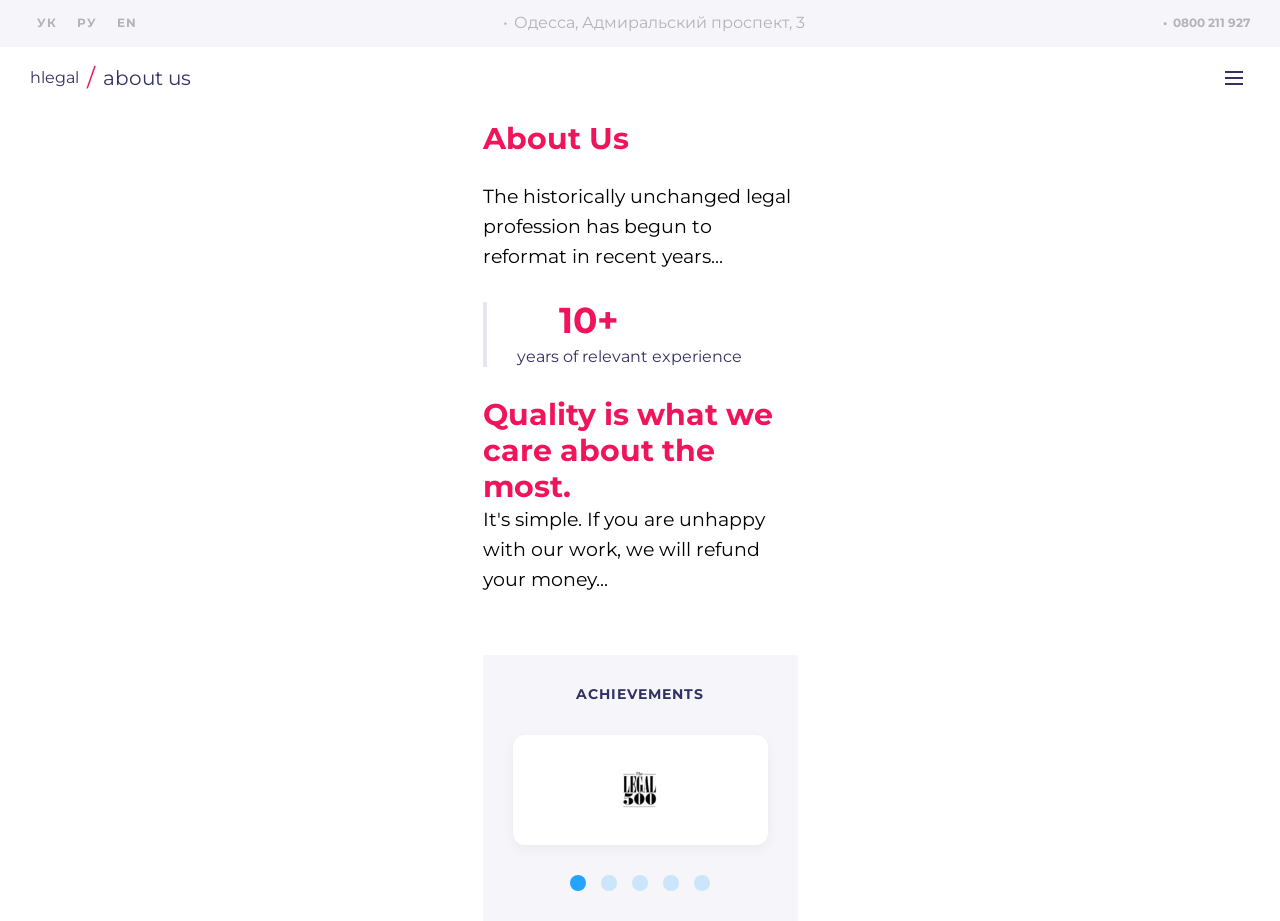
==== index.html @ f6dd8ad4 "initial commit: header setup" ====
<!DOCTYPE html>
<html lang="en">
<head>
  <meta charset="UTF-8">
  <meta name="viewport" content="width=device-width, initial-scale=1.0">
  <title>hlegal — About Us</title>
  <link rel="stylesheet" href="css/style.css">
</head>
<body>

<header class="header">
  <div class="container">
    <div class="header__inner">
      
        <div class="header__top-panel">
            <div class="header__languages">
            <a href="#" class="header__lang">УК</a>
            <a href="#" class="header__lang">РУ</a>
            <a href="#" class="header__lang">EN</a>
            </div>
            <span class="header__address">Одесса, Адмиральский проспект, 3</span>
            <a href="tel:0800211927" class="header__phone">0800 211 927</a>
        </div>

      <div class="header__main-row">
        <div class="header__logo-block">
          <a href="/" class="header__logo">
            <span class="header__logo-text"><span class="header__logo-accent">h</span>legal</span>
          </a>
          <span class="header__slash">/</span>
          <span class="header__page-title">about us</span>
        </div>

        <nav class="header__nav">
          <ul class="header__menu">
            <li><a href="about.html" class="header__menu-link header__menu-link--active">about us</a></li>
            <li><a href="services.html" class="header__menu-link">services</a></li>
            <li><a href="team.html" class="header__menu-link">team</a></li>
            <li><a href="publications.html" class="header__menu-link">publications</a></li>
            <li><a href="contact.html" class="header__menu-link">contact</a></li>
          </ul>
        </nav>

        <div class="header__burger-wrapper">
          <button class="header__burger" aria-label="Открыть меню">
            <svg xmlns="http://www.w3.org/2000/svg" width="32" height="32" viewBox="0 0 32 32" fill="none">
              <path d="M7 10H25" stroke="#323264" stroke-width="2"/>
              <path d="M7 16H25" stroke="#323264" stroke-width="2"/>
              <path d="M7 22H25" stroke="#323264" stroke-width="2"/>
            </svg>
          </button>

          <div class="header__mobile-menu">
            <div class="header__mobile-box">
              <ul class="header__mobile-list">
                <li><a href="about.html" class="header__mobile-link header__mobile-link--active">about us</a></li>
                <li><a href="services.html" class="header__mobile-link">services</a></li>
                <li><a href="team.html" class="header__mobile-link">team</a></li>
                <li><a href="publications.html" class="header__mobile-link">publications</a></li>
                <li><a href="contact.html" class="header__mobile-link">contact</a></li>
              </ul>
            </div>
          </div>
        </div>

      </div>

    </div>
  </div>
</header>

<main class="about-page" style="max-width: 375px; margin: 0 auto; padding: 0 30px; box-sizing: border-box;">

  <section class="about-intro">
    <h1 class="about-intro__title">About Us</h1>
    <p class="about-intro__description">
      The historically unchanged legal profession has begun to reformat in recent years...
    </p>
  </section>

  <section class="about-numbers">
    <div class="about-numbers__item">
      <div class="about-numbers__header">
        <div class="about-numbers__icon">
          </div>
        <span class="about-numbers__value">10+</span>
      </div>
      <p class="about-numbers__text">years of relevant experience</p>
    </div>
  </section>

  <section class="about-more">
    <h3 class="about-more__quote">Quality is what we care about the most.</h3>
    <p class="about-more__paragraph">
      It's simple. If you are unhappy with our work, we will refund your money...
    </p>
  </section>

  <section class="achievements">
    <h2 class="achievements__title">ACHIEVEMENTS</h2>
    <div class="achievements__slider">
      <img src="images/Achievment-1.png" alt="Legal 500" class="achievements__logo">
    </div>
    <div class="achievements__dots">
      <span class="achievements__dot achievements__dot--active"></span>
      <span class="achievements__dot"></span>
      <span class="achievements__dot"></span>
      <span class="achievements__dot"></span>
      <span class="achievements__dot"></span>
    </div>
  </section>

</main>
</body>
</html>
---- css/style.css ----
@charset "UTF-8";
:root {
  /* Main */
  --color-main: #323264;
  --color-main-alt: #46467E;
  --color-main-soft: #666699;
  /* Accent */
  --color-accent: #F0145A;
  /* Active */
  --color-active: #24A3FF;
  --color-active-hover: #0085FF;
  --color-active-dark: #0066CC;
  /* Grey */
  --color-grey-bg: #F5F5FA;
  --color-grey-bg-alt: #EDEDF7;
  --color-grey-text: #B3B3BA;
  --color-grey-separator: #E6E6F0;
  /* Градиенты */
  --gradient-main: linear-gradient(135deg, #323264 0%, #F0145A 100%);
  /* ----- ШРИФТЫ (Fonts) ----- */
  --font-main: 'Montserrat', sans-serif;
}

*, *::before, *::after {
  box-sizing: border-box;
  margin: 0;
  padding: 0;
}

ul, ol {
  list-style: none;
}

a {
  text-decoration: none;
  color: inherit;
  display: inline-block;
}

img {
  max-width: 100%;
  display: block;
  height: auto;
}

button {
  background: none;
  border: none;
  padding: 0;
  cursor: pointer;
  font: inherit;
}

.container {
  width: 100%;
  max-width: 1320px;
  margin: 0 auto;
  padding: 0 60px;
}

@font-face {
  font-family: "Montserrat";
  src: url("../../fonts/Montserrat-Regular.ttf") format("truetype");
  font-weight: 400;
  font-style: normal;
  font-display: swap;
}
@font-face {
  font-family: "Montserrat";
  src: url("../../fonts/Montserrat-Bold.ttf") format("truetype");
  font-weight: 700;
  font-style: normal;
  font-display: swap;
}
body {
  font-family: "Montserrat", sans-serif;
  font-weight: 400;
  color: #323264;
  background-color: #F5F5FA;
}

/* СТИЛИ ШАПКИ САЙТА (СТРОГО MOBILE-FIRST ПОД МАКЕТ) */
.header {
  width: 100%;
  padding-top: 0;
  position: relative;
  z-index: 10;
}
.header__inner {
  display: flex;
  flex-direction: column;
}
.header {
  /* Верхняя серая панель */
}
.header__top-panel {
  display: flex;
  align-items: center;
  justify-content: space-between;
  background-color: #F5F5FA;
  margin: 0 -30px; /* Идеально компенсирует боковые отступы контейнера в 30px */
  padding: 10px 30px;
}
.header__languages {
  display: flex;
  gap: 6px;
}
.header__lang {
  background: transparent;
  border: none;
  font-family: inherit;
  cursor: pointer;
  font-size: 12px;
  font-weight: 700;
  color: #B3B3BA;
  padding: 5px 7px;
  border-radius: 8px;
  letter-spacing: 1px;
  transition: background 0.2s ease, color 0.2s ease;
}
.header__lang:hover, .header__lang--active {
  background: #F0145A;
  color: #FFFFFF;
}
.header__lang:focus {
  outline: none;
}
.header__phone {
  font-size: 12px;
  font-weight: 700;
  color: #B3B3BA;
  text-decoration: none;
}
.header__address {
  display: none; /* Скрыто на мобильном 375px по макету */
}
.header {
  /* Нижний основной ряд */
}
.header__main-row {
  display: flex;
  align-items: center;
  justify-content: space-between;
  padding: 15px 0 30px;
}
.header .header__logo-block {
  display: flex;
  align-items: center; /* Центрирует логотип, слэш и текст по одной горизонтальной оси */
  gap: 4px;
}
.header .header__logo-block .header__logo {
  display: inline-flex; /* Использовать inline-flex вместо inline, чтобы убрать скрытые нижние отступы картинок */
  align-items: center;
  flex-shrink: 0;
}
.header .header__logo-block .header__logo svg {
  height: 32px; /* Точная высота из Фигмы */
  width: auto;
  display: block;
}
.header .header__logo-block .header__slash {
  color: #f0145a;
  font-size: 24px;
  line-height: 1; /* Жестко сбрасываем высоту строки, чтобы слэш не улетал вверх */
  margin: 0 4px;
  display: inline-block;
}
.header .header__logo-block .header__page-title {
  font-size: 20px;
  color: #323264;
  text-transform: lowercase;
  line-height: 1; /* Выравнивает текст по центру */
}
.header {
  /* БУРГЕР И ЛОГИКА ОТКРЫТИЯ МЕНЮ */
}
.header__burger-wrapper {
  display: block;
  position: relative;
}
.header__burger-checkbox {
  position: absolute;
  width: 1px;
  height: 1px;
  overflow: hidden;
  clip: rect(0 0 0 0);
  /* Открытие полноэкранного окна при клике */
}
.header__burger-checkbox:checked ~ .header__mobile-menu {
  display: block;
}
.header {
  /* Кнопка три полоски (Прозрачная, серая при ховере) */
}
.header__burger {
  display: flex;
  align-items: center;
  justify-content: center;
  cursor: pointer;
  width: 32px;
  height: 32px;
  background: transparent;
  border-radius: 8px;
  transition: background-color 0.2s ease;
}
.header__burger:hover {
  background-color: #E6E6F0; /* Цвет --Grey-Bg-Alt из Фигмы */
}
.header {
  /* Полноэкранное мобильное меню (Сверху вниз, перекрывает контент) */
}
.header__mobile-menu {
  display: none;
  position: fixed;
  top: 0;
  left: 0;
  width: 100vw;
  height: 100vh;
  background-color: rgba(50, 50, 100, 0.6);
  z-index: 99999; /* Поверх абсолютно всего */
}
.header {
  /* Белая плашка-контейнер для пунктов меню */
}
.header__mobile-box {
  width: 100%;
  background: #FFFFFF;
  border-radius: 0 0 12px 12px; /* Скругления углов снизу плашки */
  padding: 64px 30px 24px 30px; /* Отступы по 30px слева и справа */
  position: relative;
  box-shadow: 0px 12px 32px rgba(0, 0, 0, 0.15);
}
.header {
  /* Крестик закрытия меню */
}
.header__mobile-close {
  cursor: pointer;
  position: absolute;
  top: 16px;
  right: 16px; /* Фиксированное положение крестика */
  width: 32px;
  height: 32px;
  display: flex;
  align-items: center;
  justify-content: center;
  border-radius: 8px;
  transition: background-color 0.2s ease;
}
.header__mobile-close:hover {
  background-color: #E6E6F0;
}
.header__mobile-list {
  list-style: none;
  display: flex;
  flex-direction: column;
  gap: 12px;
}
.header {
  /* Кнопки-ссылки внутри меню */
}
.header__mobile-link {
  display: block;
  text-align: center;
  text-decoration: none;
  font-weight: 700;
  font-size: 24px;
  line-height: 1.2;
  color: #24A3FF;
  background: #F5F5FA;
  padding: 12px 0;
  border-radius: 12px;
  transition: background 0.2s ease, color 0.2s ease;
}
.header__mobile-link:hover {
  background: #E6E6F0;
  color: #0085FF;
}
.header__mobile-link--active {
  color: #F0145A;
  background: #F5F5FA;
}
.header__mobile-link--active:hover {
  background: #E6E6F0;
  color: #F0145A;
}

/* Базовые стили для мобильных (до 768px) */
.header__address {
  display: none;
}
.header__fb-link {
  display: none;
}
.header__nav {
  display: none;
}
@media (min-width: 768px) {
  .header__top-panel {
    display: flex;
    align-items: center;
    gap: 6px;
  }
  .header__address {
    display: inline-block;
    color: #B3B3BA;
    font-size: 16px;
    font-weight: 400;
  }
  .header__address::before {
    content: "•";
    color: #B3B3BA;
    margin-right: 6px;
  }
  .header__fb-link {
    display: inline-flex;
    align-items: center;
  }
  .header__fb-link::before {
    content: "•";
    color: #B3B3BA;
    margin-right: 6px;
  }
  .header__fb-link svg path {
    transition: fill 0.2s ease;
  }
  .header__fb-link:hover svg path {
    fill: #24A3FF;
  }
  .header__phone::before {
    content: "•";
    color: #B3B3BA;
    margin-right: 6px;
  }
}

.footer {
  padding: 30px 0;
  background-color: #F5F5FA;
  border-top: 2px solid #E6E6F0;
}
.footer__container {
  max-width: 375px;
  margin: 0 auto;
  padding: 0 30px;
  box-sizing: border-box;
  display: flex;
  flex-direction: column;
  align-items: center;
  text-align: center;
}
.footer__address {
  font-family: "Montserrat", sans-serif;
  font-size: 16px;
  font-weight: 400;
  line-height: normal;
  color: #323264;
  margin-bottom: 10px;
}
.footer__map-link {
  font-family: "Montserrat", sans-serif;
  font-size: 12px;
  font-weight: 700;
  letter-spacing: 1px;
  color: #24A3FF;
  text-decoration: none;
  text-transform: uppercase;
  margin-bottom: 21px;
}
.footer__map-link:hover {
  color: #0085FF;
}
.footer__social-link {
  display: inline-block;
  margin-bottom: 10px;
  transition: opacity 0.2s ease;
}
.footer__social-link:hover {
  opacity: 0.8;
}
.footer__social-link svg {
  display: block;
  width: 38px;
  height: 38px;
}
.footer__phone {
  font-family: "Montserrat", sans-serif;
  font-size: 16px;
  font-weight: 700;
  color: #46466E;
  text-decoration: none;
  margin-bottom: 10px;
}
.footer__phone:hover {
  color: #24A3FF;
}
.footer__email {
  font-family: "Montserrat", sans-serif;
  font-size: 16px;
  font-weight: 700;
  color: #24A3FF;
  text-decoration: none;
  margin-bottom: 30px;
}
.footer__email:hover {
  text-decoration: underline;
}
.footer__copyright {
  font-family: "Montserrat", sans-serif;
  font-size: 16px;
  font-weight: 400;
  color: #B3B3BA;
  margin: 0;
}

/* ==========================================================================
   БЛОК С ЦИФРАМИ И ДОСТИЖЕНИЯМИ (ДО ФОТО)
   ========================================================================== */
.about-intro {
  width: 100%;
}
.about-intro__title {
  font-size: 30px;
  font-weight: 700;
  line-height: 30px;
  color: #F0145A;
  margin-bottom: 28px;
}
.about-intro__description {
  font-size: 19px;
  font-weight: 400;
  line-height: 30px;
  color: #000000;
}

.about-numbers {
  display: flex;
  flex-direction: column;
  gap: 25px;
  margin-bottom: 30px;
  margin-top: 30px;
  border-left: 4px solid #E6E6F0;
  padding-left: 30px;
  width: 100%;
}
.about-numbers__item {
  display: flex;
  flex-direction: column;
  align-items: flex-start;
}
.about-numbers__header {
  display: flex;
  align-items: center;
  gap: 10px;
  margin-bottom: 8px;
}
.about-numbers__icon {
  width: 32px;
  height: 32px;
  display: flex;
  align-items: center;
  justify-content: center;
}
.about-numbers__icon svg, .about-numbers__icon img {
  width: 32px;
  height: 32px;
  display: block;
}
.about-numbers__value {
  font-family: "Montserrat", sans-serif;
  font-size: 36px;
  font-weight: 700;
  line-height: 1;
  color: #F0145A;
}
.about-numbers__text {
  font-family: "Montserrat", sans-serif;
  font-size: 16px;
  font-weight: 400;
  line-height: 1.35;
  color: #323264;
}

.about-team-banner {
  position: relative;
  margin-left: -30px;
  margin-right: -30px;
  box-sizing: border-box;
  overflow: hidden;
}
.about-team-banner__img {
  display: block;
  width: 100%;
  height: auto;
  -o-object-fit: cover;
     object-fit: cover;
}
.about-team-banner__title {
  position: absolute;
  top: 50%;
  left: 50%;
  transform: translate(-50%, -50%);
  font-family: "Montserrat", sans-serif;
  font-size: 36px;
  font-weight: 700;
  color: #FFFFFF;
  text-transform: uppercase;
  letter-spacing: 13px;
  line-height: normal;
  margin: 0;
  text-align: center;
  white-space: nowrap;
  opacity: 0.8;
  text-shadow: 0px 15px 30px rgba(40, 40, 86, 0.8);
}

.main-content__container {
  margin: 0 auto;
  padding: 0 30px;
  box-sizing: border-box;
}

.about-more {
  display: flex;
  flex-direction: column;
  width: 100%;
  box-sizing: border-box;
  margin-top: 30px;
}
.about-more__paragraph {
  font-family: "Montserrat", sans-serif;
  font-size: 19px;
  font-weight: 400;
  line-height: 30px;
  color: #000000;
  margin-bottom: 30px;
}
.about-more__paragraph:last-child {
  margin-bottom: 0;
}
.about-more__quote {
  font-family: "Montserrat", sans-serif;
  font-size: 30px;
  font-weight: 700;
  line-height: 1.2;
  color: #F0145A;
}

.achievements {
  width: 100%;
  display: flex;
  flex-direction: column;
  align-items: center;
  background-color: #F5F5FA;
  padding: 30px 0;
  margin-top: 60px;
  margin-left: auto;
  margin-right: auto;
  box-sizing: border-box;
}
.achievements__title {
  font-family: "Montserrat", sans-serif;
  font-size: 14px;
  font-weight: 700;
  letter-spacing: 1px;
  color: var(--Main-Regular, #323264);
  text-transform: uppercase;
  margin: 0 0 30px 0;
  text-align: center;
}
.achievements__slider {
  width: 255px;
  height: 110px;
  background-color: #FFFFFF;
  border-radius: 12px;
  box-shadow: 0px 4px 12px rgba(0, 0, 0, 0.05);
  display: flex;
  align-items: center;
  justify-content: center;
  margin-bottom: 30px;
  box-sizing: border-box;
}
.achievements__logo {
  width: 53.33px !important;
  height: 40px !important;
  display: block;
  flex-shrink: 0;
}
.achievements {
  /* Пагинация (Ровно 5 кружков под карточкой) */
}
.achievements__dots {
  display: flex;
  justify-content: center;
  align-items: center;
  gap: 15px;
}
.achievements__dot {
  width: 16px;
  height: 16px;
  border-radius: 50%;
  background-color: #24A3FF;
  opacity: 0.2;
  cursor: pointer;
  transition: opacity 0.2s ease-in-out;
}
.achievements__dot:hover {
  opacity: 1;
}
.achievements__dot--active {
  opacity: 1;
  cursor: default;
  pointer-events: none;
}

/* Полный сброс стилей */
*, *::before, *::after {
  box-sizing: border-box;
  margin: 0;
  padding: 0;
}

body {
  font-family: "Montserrat", sans-serif;
  background-color: #FFFFFF;
  color: #323264;
  line-height: 1.4;
  -webkit-font-smoothing: antialiased;
}

/* Ограничивающий контейнер под 375px с твоими отступами */
.container {
  width: 100%;
  max-width: 1440px;
  margin: 0 auto;
  padding: 0 30px; /* ИСПРАВЛЕНО: падинг по бокам теперь 30px */
}/*# sourceMappingURL=style.css.map */
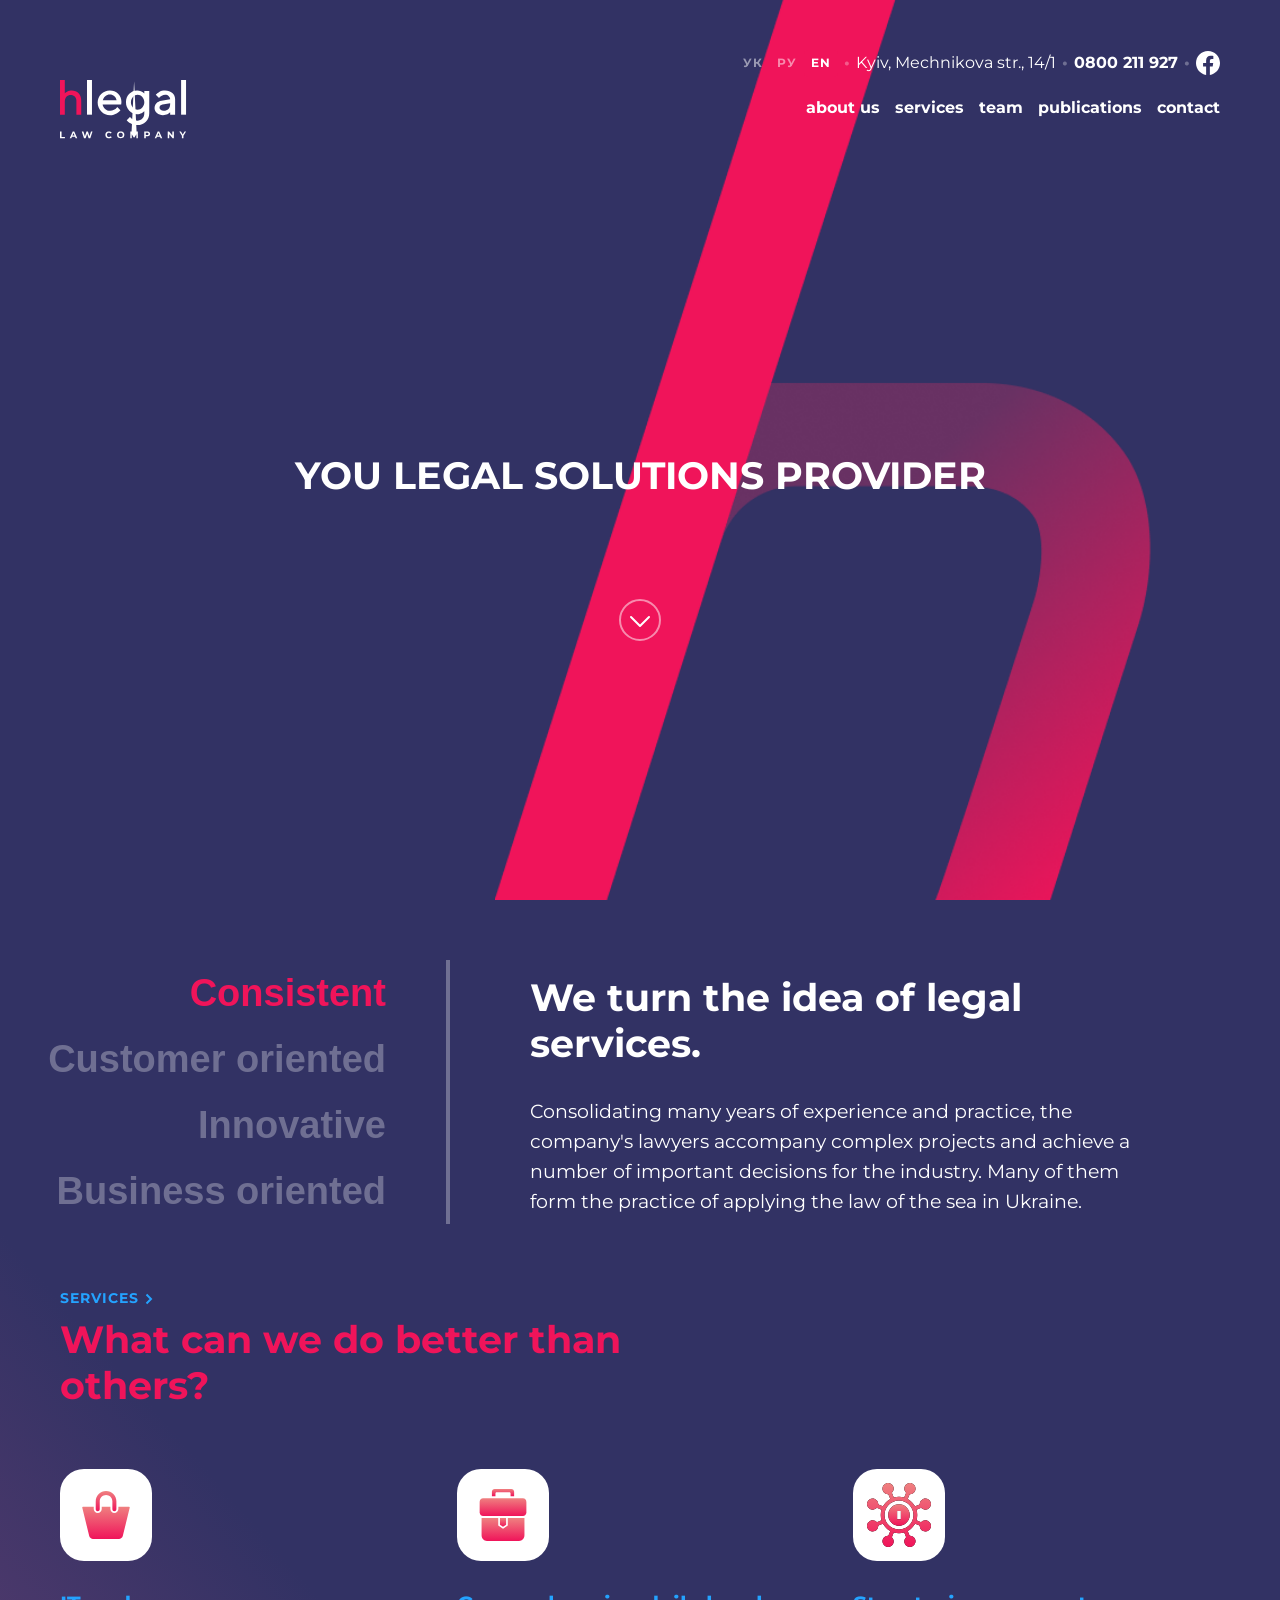
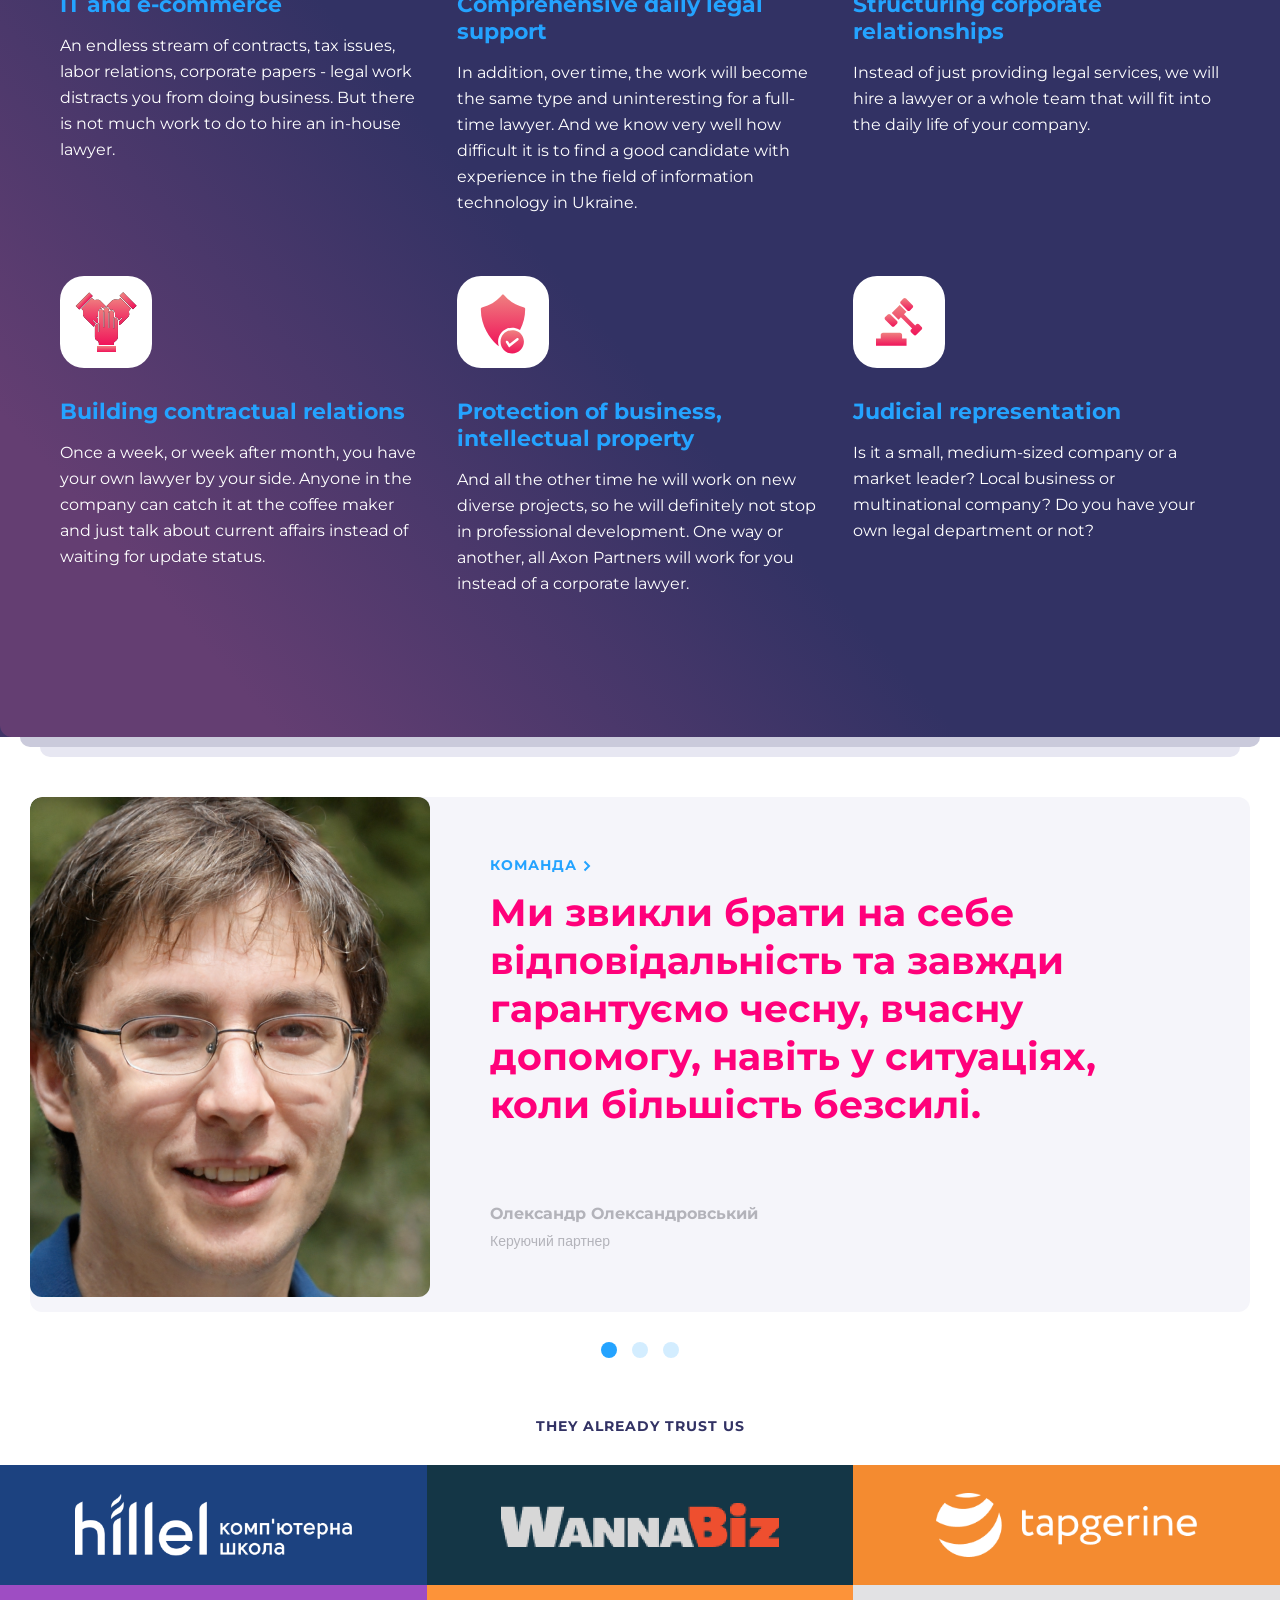
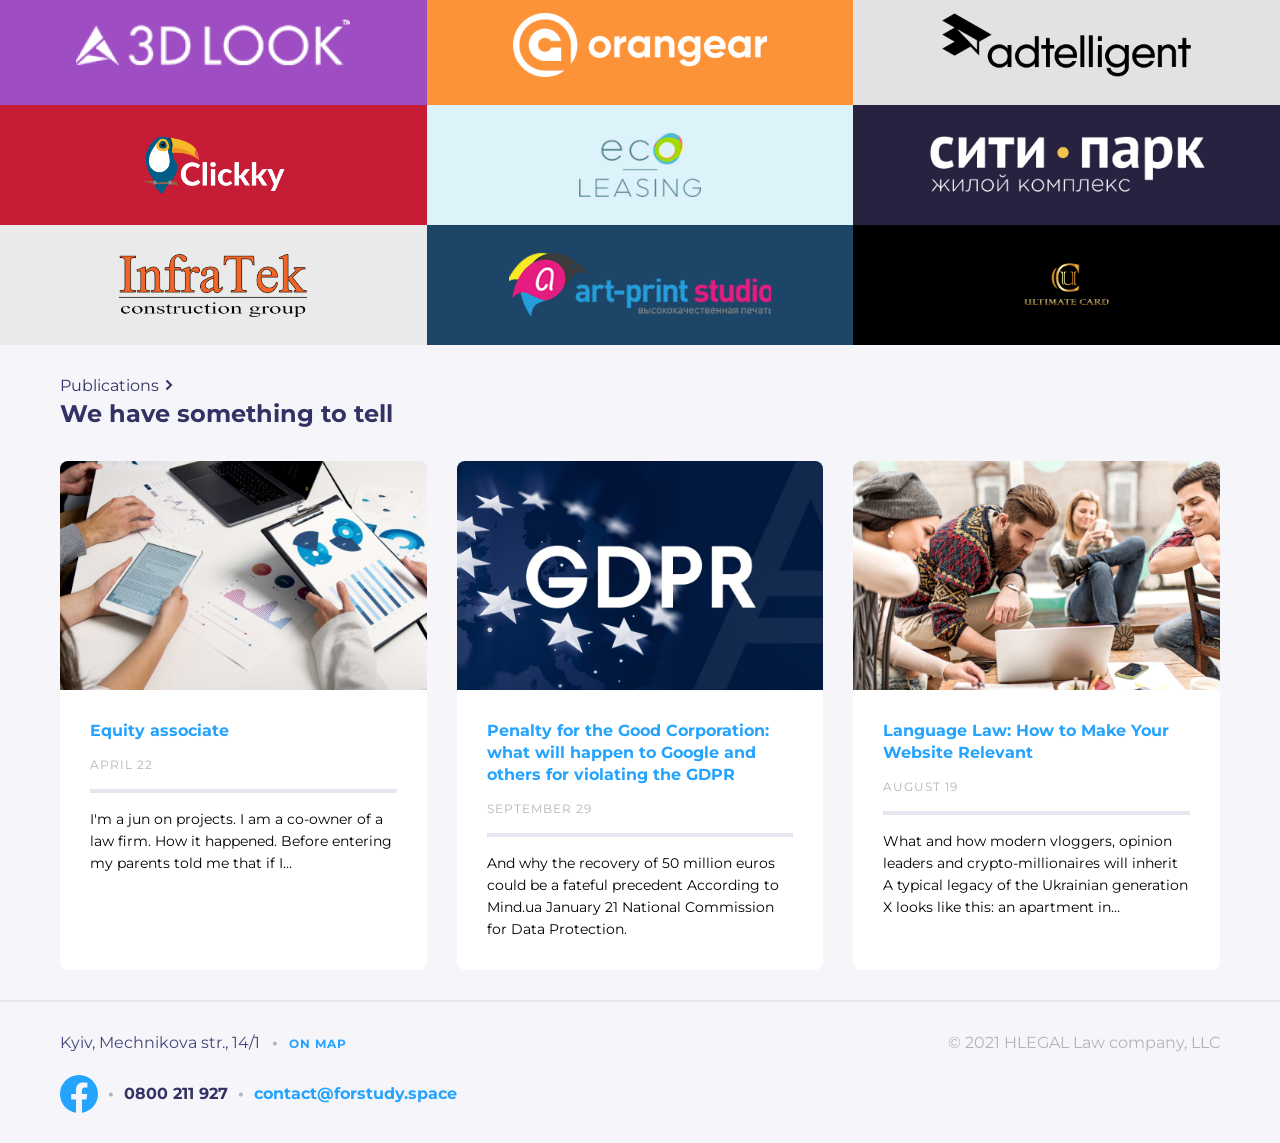
==== commit 1e9f302a: "added files" ====
--- a/index.html
+++ b/index.html
@@ -3,57 +3,87 @@
 <head>
   <meta charset="UTF-8">
   <meta name="viewport" content="width=device-width, initial-scale=1.0">
-  <title>hlegal — About Us</title>
+  <title>hlegal</title>
   <link rel="stylesheet" href="css/style.css">
 </head>
-<body>
-
-<header class="header">
+<body class="page-home"> <header class="header">
   <div class="container">
     <div class="header__inner">
       
-        <div class="header__top-panel">
-            <div class="header__languages">
-            <a href="#" class="header__lang">УК</a>
-            <a href="#" class="header__lang">РУ</a>
-            <a href="#" class="header__lang">EN</a>
-            </div>
-            <span class="header__address">Одесса, Адмиральский проспект, 3</span>
-            <a href="tel:0800211927" class="header__phone">0800 211 927</a>
-        </div>
+      <div class="header__top-panel">
+        <div class="header__languages">
+          <button type="button" class="header__lang">УК</button>
+          <button type="button" class="header__lang">РУ</button>
+          <button type="button" class="header__lang header__lang--active">EN</button>
+        </div>
+        
+        <div class="header__top-info">
+          <span class="header__address">Kyiv, Mechnikova str., 14/1</span>
+          <a href="tel:0800211927" class="header__phone">0800 211 927</a>
+          <a href="#" class="header__fb-link">
+            <svg width="24" height="24" viewBox="0 0 24 24" fill="none" xmlns="http://www.w3.org/2000/svg">
+              <path d="M24 12.073C24 5.405 18.627 0 12 0S0 5.405 0 12.073C0 18.1 4.388 23.094 10.125 24v-8.437H7.078v-3.49h3.047V9.43c0-3.007 1.792-4.669 4.533-4.669 1.312 0 2.686.235 2.686.235v2.953H15.83c-1.491 0-1.956.925-1.956 1.874v2.25h3.328l-.532 3.49h-2.796V24C19.612 23.094 24 18.1 24 12.073z" fill="#B3B3BA"/>
+            </svg>
+          </a>
+        </div>
+      </div>
 
       <div class="header__main-row">
         <div class="header__logo-block">
-          <a href="/" class="header__logo">
-            <span class="header__logo-text"><span class="header__logo-accent">h</span>legal</span>
+          <a href="index.html" class="header__logo">
+            <svg xmlns="http://www.w3.org/2000/svg" width="70" height="33" viewBox="0 0 70 33" fill="none">
+              <path class="logo-h" d="M2.64358 0H0V19.0926H2.64358V12.0094C2.64358 10.8111 2.94164 9.86583 3.53774 9.20012C4.13384 8.53441 4.95024 8.18824 5.96102 8.18824C6.82926 8.18824 7.55495 8.50778 8.13809 9.12024C8.72124 9.74601 9.01929 10.5315 9.01929 11.4769V19.1059H11.6758V11.4769C11.6758 9.71938 11.1964 8.3347 10.2374 7.29619C9.27846 6.25768 8.02146 5.73843 6.49233 5.73843C6.05173 5.73843 5.61114 5.79168 5.1835 5.91151C4.7429 6.03134 4.39301 6.16448 4.10792 6.31094C3.82283 6.45739 3.5507 6.61717 3.30448 6.80356C3.05826 6.98996 2.8898 7.12311 2.81205 7.20299C2.7343 7.28288 2.6695 7.33613 2.64358 7.37608V0Z" fill="#F0145A"/>
+              <path class="logo-text" d="M17.5856 0H14.8604V19.0767H17.5856V0Z" fill="#323264"/>
+              <path class="logo-text" d="M33.6598 13.4896L33.796 12.127C33.796 10.3011 33.1965 8.77493 31.9701 7.54857C30.7438 6.32221 29.2176 5.72266 27.3917 5.72266C25.5658 5.72266 23.9851 6.37672 22.677 7.68483C21.3689 8.99295 20.7148 10.5463 20.7148 12.3995C20.7148 14.3072 21.3962 15.9423 22.7315 17.305C24.0669 18.6676 25.6748 19.3489 27.528 19.3489C28.2365 19.3489 28.8906 19.2399 29.5446 19.0491C30.1987 18.8311 30.7438 18.6131 31.1253 18.3951C31.5341 18.1498 31.9429 17.8773 32.2971 17.5775C32.6514 17.2777 32.8967 17.0597 33.0057 16.9234C33.1147 16.7872 33.1965 16.7054 33.251 16.6236L31.4796 14.8522L31.0708 15.37C30.7983 15.6971 30.335 16.0241 29.6809 16.3784C28.9996 16.7327 28.291 16.8962 27.528 16.8962C26.4651 16.8962 25.5658 16.5691 24.8027 15.8878C24.0396 15.2065 23.5764 14.4162 23.4401 13.4896H33.6598ZM27.3917 8.03912C28.4 8.03912 29.2176 8.33889 29.8989 8.9112C30.553 9.51075 30.9618 10.2466 31.1253 11.1732H23.5491C23.7944 10.2466 24.2304 9.51075 24.9117 8.9112C25.5658 8.33889 26.4106 8.03912 27.3917 8.03912Z" fill="#323264"/>
+              <path class="logo-text" d="M46.3695 18.286C46.3695 19.4852 46.0153 20.4662 45.2794 21.2293C44.5709 21.9651 43.6715 22.3467 42.5542 22.3467C42.0637 22.3467 41.5731 22.2649 41.1098 22.1286C40.6465 21.9924 40.2922 21.8289 39.9925 21.6381C39.6927 21.4473 39.4202 21.2566 39.1476 21.0113C38.9024 20.766 38.7389 20.6025 38.6571 20.5207C38.5753 20.439 38.5208 20.3572 38.4663 20.3027L36.6949 22.0741L36.9129 22.3467C37.0492 22.5374 37.2945 22.7827 37.6215 23.0552C37.9485 23.3005 38.3301 23.573 38.7661 23.8455C39.2021 24.0908 39.7472 24.3088 40.4285 24.4996C41.1098 24.6904 41.8184 24.7994 42.5542 24.7994C44.4074 24.7994 45.9335 24.1726 47.2144 22.919C48.468 21.6381 49.0948 20.112 49.0948 18.2588V5.99518H46.3695V7.3578L45.9063 6.94902C45.6065 6.67649 45.1432 6.40397 44.4891 6.13144C43.8351 5.85892 43.1265 5.72266 42.4179 5.72266C40.7555 5.72266 39.3384 6.34946 38.112 7.63033C36.8857 8.91119 36.2861 10.4373 36.2861 12.2632C36.2861 14.0892 36.8857 15.6153 38.112 16.8962C39.3384 18.177 40.7555 18.8038 42.4179 18.8038C42.8812 18.8038 43.3173 18.7493 43.7806 18.6403C44.2166 18.5041 44.5709 18.3678 44.8707 18.2315C45.1704 18.0953 45.443 17.9318 45.6882 17.741C45.9335 17.5502 46.1243 17.414 46.1788 17.3595L46.3695 17.1687V18.286ZM39.0114 12.2632C39.0114 11.1186 39.3657 10.1648 40.1015 9.37449C40.8373 8.58416 41.7094 8.17538 42.6905 8.17538C43.6715 8.17538 44.5436 8.58416 45.2794 9.37449C45.988 10.1648 46.3695 11.1186 46.3695 12.2632C46.3695 13.4079 45.988 14.3617 45.2794 15.152C44.5436 15.9423 43.6715 16.3511 42.6905 16.3511C41.7094 16.3511 40.8373 15.9423 40.1015 15.152C39.3657 14.3617 39.0114 13.4079 39.0114 12.2632Z" fill="#323264"/>
+              <path class="logo-text" d="M63.3195 19.0764V10.6281C63.3195 9.23823 62.8017 8.06637 61.7934 7.13979C60.7851 6.18595 59.4769 5.72266 57.869 5.72266C57.2422 5.72266 56.6154 5.80441 56.0159 5.96793C55.4163 6.1587 54.9258 6.34946 54.5715 6.56748C54.2172 6.7855 53.8629 7.03078 53.5359 7.33055C53.2089 7.60308 53.0181 7.79384 52.9091 7.90285C52.8273 8.01186 52.7456 8.09362 52.6911 8.17538L54.4625 9.94679L54.8168 9.4835C55.0348 9.18372 55.4163 8.9112 55.9886 8.61142C56.5609 8.31164 57.1877 8.17538 57.869 8.17538C58.6594 8.17538 59.3134 8.42065 59.8312 8.88394C60.349 9.34724 60.5943 9.94679 60.5943 10.6281L55.8251 11.4457C54.6533 11.6364 53.6994 12.0997 53.0454 12.8356C52.364 13.5714 52.0098 14.4707 52.0098 15.5335C52.0098 16.5419 52.4458 17.414 53.3179 18.177C54.2172 18.9674 55.3073 19.3489 56.6427 19.3489C57.106 19.3489 57.542 19.2944 57.9781 19.1581C58.4413 19.0491 58.7956 18.9129 59.0954 18.7766C59.3952 18.6403 59.6677 18.4768 59.913 18.286C60.1583 18.0953 60.3218 17.959 60.4308 17.9045C60.5125 17.8228 60.567 17.741 60.5943 17.7137V19.0764H63.3195ZM57.0515 16.8962C56.3429 16.8962 55.7706 16.7327 55.3618 16.4056C54.9258 16.0786 54.735 15.6971 54.735 15.261C54.735 14.7977 54.8713 14.3889 55.1711 14.0892C55.4708 13.7894 55.8796 13.5714 56.3702 13.4896L60.5943 12.8083V13.0808C60.5943 14.3072 60.2945 15.2338 59.6677 15.9151C59.0409 16.5691 58.1688 16.8962 57.0515 16.8962Z" fill="#323264"/>
+              <path class="logo-text" d="M69.3337 0H66.6084V19.0767H69.3337V0Z" fill="#323264"/>
+              <path class="logo-text" d="M0 28.3298H0.852878V31.3201H2.70078V32.0151H0V28.3298Z" fill="#323264"/>
+              <path class="logo-text" d="M8.26752 31.2254H6.5565L6.23009 32.0151H5.35615L6.99873 28.3298H7.84108L9.48893 32.0151H8.59393L8.26752 31.2254ZM7.99902 30.5778L7.41464 29.1669L6.83026 30.5778H7.99902Z" fill="#323264"/>
+              <path class="logo-text" d="M17.8731 28.3298L16.6675 32.0151H15.7515L14.9407 29.5196L14.1036 32.0151H13.1928L11.982 28.3298H12.8664L13.6982 30.92L14.5669 28.3298H15.3566L16.199 30.9411L17.0571 28.3298H17.8731Z" fill="#323264"/>
+              <path class="logo-text" d="M26.9457 32.0782C26.5702 32.0782 26.2297 31.9975 25.9244 31.8361C25.6225 31.6711 25.3838 31.4447 25.2084 31.1569C25.0364 30.8656 24.9504 30.5374 24.9504 30.1724C24.9504 29.8074 25.0364 29.481 25.2084 29.1932C25.3838 28.9019 25.6225 28.6755 25.9244 28.514C26.2297 28.3491 26.5719 28.2666 26.951 28.2666C27.2704 28.2666 27.5582 28.3228 27.8144 28.4351C28.0741 28.5474 28.2917 28.7088 28.4672 28.9194L27.9197 29.4248C27.6705 29.137 27.3616 28.9931 26.9931 28.9931C26.7649 28.9931 26.5614 29.044 26.3824 29.1458C26.2034 29.2441 26.063 29.3827 25.9612 29.5617C25.8629 29.7407 25.8138 29.9443 25.8138 30.1724C25.8138 30.4006 25.8629 30.6041 25.9612 30.7831C26.063 30.9621 26.2034 31.1025 26.3824 31.2043C26.5614 31.3026 26.7649 31.3517 26.9931 31.3517C27.3616 31.3517 27.6705 31.206 27.9197 30.9147L28.4672 31.4201C28.2917 31.6342 28.0741 31.7974 27.8144 31.9098C27.5547 32.0221 27.2651 32.0782 26.9457 32.0782Z" fill="#323264"/>
+              <path class="logo-text" d="M33.3831 32.0782C33.0005 32.0782 32.6548 31.9958 32.3459 31.8308C32.0406 31.6658 31.8002 31.4394 31.6247 31.1516C31.4527 30.8603 31.3667 30.5339 31.3667 30.1724C31.3667 29.8109 31.4527 29.4863 31.6247 29.1985C31.8002 28.9071 32.0406 28.679 32.3459 28.514C32.6548 28.3491 33.0005 28.2666 33.3831 28.2666C33.7657 28.2666 34.1096 28.3491 34.415 28.514C34.7203 28.679 34.9607 28.9071 35.1362 29.1985C35.3117 29.4863 35.3995 29.8109 35.3995 30.1724C35.3995 30.5339 35.3117 30.8603 35.1362 31.1516C34.9607 31.4394 34.7203 31.6658 34.415 31.8308C34.1096 31.9958 33.7657 32.0782 33.3831 32.0782ZM33.3831 31.3517C33.6007 31.3517 33.7972 31.3026 33.9727 31.2043C34.1482 31.1025 34.2851 30.9621 34.3834 30.7831C34.4852 30.6041 34.5361 30.4006 34.5361 30.1724C34.5361 29.9443 34.4852 29.7407 34.3834 29.5617C34.2851 29.3827 34.1482 29.2441 33.9727 29.1458C33.7972 29.044 33.6007 28.9931 33.3831 28.9931C33.1655 28.9931 32.9689 29.044 32.7934 29.1458C32.618 29.2441 32.4793 29.3827 32.3775 29.5617C32.2793 29.7407 32.2301 29.9443 32.2301 30.1724C32.2301 30.4006 32.2793 30.6041 32.3775 30.7831C32.4793 30.9621 32.618 31.1025 32.7934 31.2043C32.9689 31.3026 33.1655 31.3517 33.3831 31.3517Z" fill="#323264"/>
+              <path class="logo-text" d="M42.0264 32.0151L42.0211 29.8039L40.9366 31.6255H40.5523L39.473 29.8513V32.0151H38.6728V28.3298H39.3782L40.7576 0.6199L42.1159 28.3298H42.8161L42.8266 32.0151H42.0264Z" fill="#323264"/>
+              <path class="logo-text" d="M47.9285 28.3298C48.2549 28.3298 48.5374 28.3842 48.7761 28.493C49.0183 28.6018 49.2043 28.7562 49.3342 28.9563C49.464 29.1563 49.529 29.3932 49.529 29.667C49.529 29.9373 49.464 30.1742 49.3342 30.3777C49.2043 30.5778 49.0183 30.7322 48.7761 30.841C48.5374 30.9463 48.2549 30.999 47.9285 30.999H47.1862V32.0151H46.3333V28.3298H47.9285ZM47.8811 30.304C48.1373 30.304 48.3321 30.2496 48.4655 30.1408C48.5989 30.0285 48.6656 29.8706 48.6656 29.667C48.6656 29.4599 48.5989 29.302 48.4655 29.1932C48.3321 29.0809 48.1373 29.0247 47.8811 29.0247H47.1862V30.304H47.8811Z" fill="#323264"/>
+              <path class="logo-text" d="M55.0121 31.2254H53.3011L52.9747 32.0151H52.1008L53.7433 28.3298H54.5857L56.2335 32.0151H55.3385L55.0121 31.2254ZM54.7436 30.5778L54.1592 29.1669L53.5749 30.5778H54.7436Z" fill="#323264"/>
+              <path class="logo-text" d="M62.6281 28.3298V32.0151H61.9279L60.0906 29.7776V32.0151H59.2482V28.3298H59.9537L61.7858 30.5673V28.3298H62.6281Z" fill="#323264"/>
+              <path class="logo-text" d="M67.9013 30.7094V32.0151H67.0485V30.6989L65.6217 28.3298H66.5273L67.5117 29.9671L68.4963 28.3298H69.3333L67.9013 30.7094Z" fill="#323264"/>
+            </svg>
           </a>
-          <span class="header__slash">/</span>
-          <span class="header__page-title">about us</span>
-        </div>
-
+        </div>
+        
         <nav class="header__nav">
-          <ul class="header__menu">
-            <li><a href="about.html" class="header__menu-link header__menu-link--active">about us</a></li>
-            <li><a href="services.html" class="header__menu-link">services</a></li>
-            <li><a href="team.html" class="header__menu-link">team</a></li>
-            <li><a href="publications.html" class="header__menu-link">publications</a></li>
-            <li><a href="contact.html" class="header__menu-link">contact</a></li>
+          <ul class="header__nav-list">
+            <li><a href="about.html" class="header__nav-link">about us</a></li>
+            <li><a href="services.html" class="header__nav-link">services</a></li>
+            <li><a href="team.html" class="header__nav-link">team</a></li>
+            <li><a href="publications.html" class="header__nav-link">publications</a></li>
+            <li><a href="contact.html" class="header__nav-link">contact</a></li>
           </ul>
         </nav>
 
         <div class="header__burger-wrapper">
-          <button class="header__burger" aria-label="Открыть меню">
-            <svg xmlns="http://www.w3.org/2000/svg" width="32" height="32" viewBox="0 0 32 32" fill="none">
-              <path d="M7 10H25" stroke="#323264" stroke-width="2"/>
-              <path d="M7 16H25" stroke="#323264" stroke-width="2"/>
-              <path d="M7 22H25" stroke="#323264" stroke-width="2"/>
+          <input type="checkbox" id="burger-toggle" class="header__burger-checkbox">
+          
+          <label for="burger-toggle" class="header__burger" aria-label="Открыть меню">
+            <svg width="18" height="12" viewBox="0 0 18 12" fill="none" xmlns="http://www.w3.org/2000/svg">
+              <path d="M0 1H18" stroke="#323264" stroke-width="2" stroke-linecap="round"/>
+              <path d="M0 6H18" stroke="#323264" stroke-width="2" stroke-linecap="round"/>
+              <path d="M0 11H18" stroke="#323264" stroke-width="2" stroke-linecap="round"/>
             </svg>
-          </button>
-
+          </label>
+          
           <div class="header__mobile-menu">
             <div class="header__mobile-box">
+              <label for="burger-toggle" class="header__mobile-close" aria-label="Закрыть меню">
+                <svg width="14" height="14" viewBox="0 0 14 14" fill="none" xmlns="http://www.w3.org/2000/svg">
+                  <path d="M1 1L13 13" stroke="#EC6F55" stroke-width="2" stroke-linecap="round"/>
+                  <path d="M13 1L1 13" stroke="#EC6F55" stroke-width="2" stroke-linecap="round"/>
+                </svg>
+              </label>
+              
               <ul class="header__mobile-list">
-                <li><a href="about.html" class="header__mobile-link header__mobile-link--active">about us</a></li>
+                <li><a href="about.html" class="header__mobile-link">about us</a></li>
                 <li><a href="services.html" class="header__mobile-link">services</a></li>
                 <li><a href="team.html" class="header__mobile-link">team</a></li>
                 <li><a href="publications.html" class="header__mobile-link">publications</a></li>
@@ -64,52 +94,405 @@
         </div>
 
       </div>
+    </div> 
+  </div> 
+</header>
+
+<main class="main-home">
+ <section class="hero">
+    <div class="main-home__bg-symbol">
+      <img src="images/Symbol.png" alt="hlegal symbol">
+    </div>
+
+    <div class="container main-home__container">
+      <h1 class="main-home__title">you legal solutions provider</h1>
+    
+    <a href="#services" class="main-home__scroll-btn" aria-label="Scroll down">
+        <svg width="42" height="42" viewBox="0 0 42 42" fill="none" xmlns="http://www.w3.org/2000/svg">
+          <circle class="circle-stroke" cx="21" cy="21" r="20" stroke="#FFFFFF" stroke-opacity="0.5" stroke-width="2"/>
+          <path class="arrow-path" d="M12 18L21 27L30 18" stroke="#FFFFFF" stroke-width="2" stroke-linecap="round" stroke-linejoin="round"/>
+        </svg>
+      </a>
+    </div>
+  </section>
+  <section id="services" class="presentation-block">
+  <div class="container">
+    <div class="presentation-block__wrapper">
+      
+      <div class="advantages-tabs">
+        <div class="advantages-tabs__scroll-container">
+          <div class="advantages-tabs__list">
+            <button class="advantages-tabs__item advantages-tabs__item--active">Consistent</button>
+            <button class="advantages-tabs__item">Customer oriented</button>
+            <button class="advantages-tabs__item">Innovative</button>
+            <button class="advantages-tabs__item">Business oriented</button>
+          </div>
+        </div>
+      </div>
+
+      <div class="presentation-block__content">
+        <h2 class="presentation-block__title">We turn the idea of legal services.</h2>
+        <p class="presentation-block__text">
+          Consolidating many years of experience and practice, the company's lawyers accompany complex projects and achieve a number of important decisions for the industry. Many of them form the practice of applying the law of the sea in Ukraine.
+        </p>
+      </div>
 
     </div>
   </div>
-</header>
-
-<main class="about-page" style="max-width: 375px; margin: 0 auto; padding: 0 30px; box-sizing: border-box;">
-
-  <section class="about-intro">
-    <h1 class="about-intro__title">About Us</h1>
-    <p class="about-intro__description">
-      The historically unchanged legal profession has begun to reformat in recent years...
-    </p>
-  </section>
-
-  <section class="about-numbers">
-    <div class="about-numbers__item">
-      <div class="about-numbers__header">
-        <div class="about-numbers__icon">
-          </div>
-        <span class="about-numbers__value">10+</span>
-      </div>
-      <p class="about-numbers__text">years of relevant experience</p>
-    </div>
-  </section>
-
-  <section class="about-more">
-    <h3 class="about-more__quote">Quality is what we care about the most.</h3>
-    <p class="about-more__paragraph">
-      It's simple. If you are unhappy with our work, we will refund your money...
-    </p>
-  </section>
-
-  <section class="achievements">
-    <h2 class="achievements__title">ACHIEVEMENTS</h2>
-    <div class="achievements__slider">
-      <img src="images/Achievment-1.png" alt="Legal 500" class="achievements__logo">
-    </div>
-    <div class="achievements__dots">
-      <span class="achievements__dot achievements__dot--active"></span>
-      <span class="achievements__dot"></span>
-      <span class="achievements__dot"></span>
-      <span class="achievements__dot"></span>
-      <span class="achievements__dot"></span>
-    </div>
-  </section>
-
-</main>
+</section>
+
+ <section class="services">
+    <div class="container">
+        <a href="services.html" class="services__link-title">Services 
+            <svg xmlns="http://www.w3.org/2000/svg" width="12" height="12" viewBox="0 0 12 12" fill="none">
+  <path d="M3.5 1.5L8 6L3.5 10.5" stroke="#24A3FF" stroke-width="2"/>
+</svg>
+        </a>
+      
+      <div class="services__head">
+        <h2 class="services__main-title">What can we do better than others?</h2>
+      </div>
+
+      <div class="services__grid">
+        
+        <div class="services__card">
+          <div class="services__icon-wrapper">
+            <svg xmlns="http://www.w3.org/2000/svg" width="64" height="64" viewBox="0 0 64 64" fill="none">
+              <path d="M23.7339 28.125C24.8379 28.125 25.7339 27.229 25.7339 26.125V18.325C25.7339 14.838 28.5709 12 32.0579 12C35.5449 12 38.3829 14.838 38.3829 18.325V26.125C38.3829 27.229 39.2779 28.125 40.3829 28.125C41.4869 28.125 42.3829 27.229 42.3829 26.125V18.325C42.3839 12.632 37.7519 8 32.0579 8C26.3659 8 21.7339 12.632 21.7339 18.325V26.125C21.7339 27.229 22.6299 28.125 23.7339 28.125Z" fill="url(#paint0_services)"/>
+              <path d="M55 23.6309H44.384V26.1249C44.384 28.3309 42.59 30.1249 40.384 30.1249C38.178 30.1249 36.384 28.3309 36.384 26.1249V23.6309H27.735V26.1249C27.735 28.3309 25.941 30.1249 23.735 30.1249C21.529 30.1249 19.735 28.3309 19.735 26.1249V23.6309H8.99997C8.44797 23.6309 8.10697 24.0659 8.23797 24.6019L15.236 53.0989C15.658 54.7009 17.344 55.9999 19 55.9999H45C46.658 55.9999 48.342 54.7009 48.766 53.0989L55.762 24.6019C55.893 24.0649 55.553 23.6309 55 23.6309Z" fill="url(#paint1_services)"/>
+              <defs>
+                <linearGradient id="paint0_services" x1="32.0584" y1="8" x2="32.0584" y2="28.125" gradientUnits="userSpaceOnUse"><stop stop-color="#EF8080"/><stop offset="1" stop-color="#F0145A"/></linearGradient>
+                <linearGradient id="paint1_services" x1="32" y1="23.6309" x2="32" y2="55.9999" gradientUnits="userSpaceOnUse"><stop stop-color="#EF8080"/><stop offset="1" stop-color="#F0145A"/></linearGradient>
+              </defs>
+            </svg>
+          </div>
+          <h3 class="services__card-title">IT and e-commerce</h3>
+          <p class="services__card-text">An endless stream of contracts, tax issues, labor relations, corporate papers - legal work distracts you from doing business. But there is not much work to do to hire an in-house lawyer.</p>
+        </div>
+
+        <div class="services__card">
+          <div class="services__icon-wrapper">
+           <svg xmlns="http://www.w3.org/2000/svg" width="64" height="64" viewBox="0 0 64 64" fill="none">
+  <path fill-rule="evenodd" clip-rule="evenodd" d="M53.4512 35.0762V52.3713C53.4512 55.4647 51.0269 57.9997 48.0631 57.9997H15.9701C13.0063 57.9997 10.582 55.4647 10.582 52.3713V35.0762H27.2481V42.587L32.0166 45.7204L36.7851 42.587V35.0762H53.4512Z" fill="url(#paint0_linear_22728_8690)"/>
+  <path fill-rule="evenodd" clip-rule="evenodd" d="M28.9185 35.0762V41.6847L32.0166 43.7202L35.1146 41.6847V35.0762H28.9185Z" fill="url(#paint1_linear_22728_8690)"/>
+  <path fill-rule="evenodd" clip-rule="evenodd" d="M12.0732 15.1426H51.9597C53.8421 15.1426 55.3805 16.8507 55.3805 18.938V29.1912C55.3805 31.2786 53.8421 32.9867 51.9597 32.9867H36.3137H27.7192H12.0732C10.1908 32.9867 8.65234 31.2786 8.65234 29.1912V18.938C8.65234 16.8507 10.1908 15.1426 12.0732 15.1426Z" fill="url(#paint2_linear_22728_8690)"/>
+  <path fill-rule="evenodd" clip-rule="evenodd" d="M23.7117 5.95508H40.3213C41.8644 5.95508 43.1272 7.21788 43.1272 8.76103V13.1384H39.5697V10.5516C39.5697 9.8542 38.9996 9.2817 38.3022 9.2817H25.7308C25.0334 9.2817 24.4633 9.8542 24.4633 10.5516V13.1384H20.9058V8.76103C20.9058 7.21788 22.1686 5.95508 23.7117 5.95508Z" fill="url(#paint3_linear_22728_8690)"/>
+  <defs>
+    <linearGradient id="paint0_linear_22728_8690" x1="32.0166" y1="35.0762" x2="32.0166" y2="57.9997" gradientUnits="userSpaceOnUse">
+      <stop stop-color="#EF8080"/>
+      <stop offset="1" stop-color="#F0145A"/>
+    </linearGradient>
+    <linearGradient id="paint1_linear_22728_8690" x1="32.0166" y1="35.0762" x2="32.0166" y2="43.7202" gradientUnits="userSpaceOnUse">
+      <stop stop-color="#EF8080"/>
+      <stop offset="1" stop-color="#F0145A"/>
+    </linearGradient>
+    <linearGradient id="paint2_linear_22728_8690" x1="32.0164" y1="15.1426" x2="32.0164" y2="32.9867" gradientUnits="userSpaceOnUse">
+      <stop stop-color="#EF8080"/>
+      <stop offset="1" stop-color="#F0145A"/>
+    </linearGradient>
+    <linearGradient id="paint3_linear_22728_8690" x1="32.0165" y1="5.95508" x2="32.0165" y2="13.1384" gradientUnits="userSpaceOnUse">
+      <stop stop-color="#EF8080"/>
+      <stop offset="1" stop-color="#F0145A"/>
+    </linearGradient>
+  </defs>
+</svg>
+          </div>
+          <h3 class="services__card-title">Comprehensive daily legal support</h3>
+          <p class="services__card-text">In addition, over time, the work will become the same type and uninteresting for a full-time lawyer. And we know very well how difficult it is to find a good candidate with experience in the field of information technology in Ukraine.</p>
+     
+        </div>
+
+                <div class="services__card">
+          <div class="services__icon-wrapper">
+           <svg xmlns="http://www.w3.org/2000/svg" width="64" height="64" viewBox="0 0 64 64" fill="none">
+  <g clip-path="url(#clip0_22728_8493)">
+    <path d="M60.5262 37.7273C59.8387 37.4426 59.115 37.2982 58.3751 37.2982C56.7434 37.2982 55.2361 37.9946 54.1895 39.1615L52.9695 38.6562L49.4894 37.2147C49.9833 35.5616 50.2498 33.8113 50.2498 31.9998C50.2498 30.1883 49.9831 28.4381 49.4894 26.7849L52.9695 25.3435L54.1895 24.8381C55.2361 26.0051 56.7434 26.7014 58.3751 26.7014C59.115 26.7014 59.8387 26.5571 60.5262 26.2722C63.3916 25.0852 64.7574 21.7883 63.5704 18.9227C62.6964 16.8128 60.6559 15.4493 58.3721 15.4493C57.6322 15.4493 56.9085 15.5937 56.221 15.8786C53.9627 16.814 52.6372 19.0598 52.7572 21.3722L51.5301 21.8805L48.0511 23.3215C46.361 20.208 43.7915 17.6383 40.678 15.9483L42.119 12.4694L42.6268 11.2436C42.7251 11.2487 42.8238 11.2517 42.9228 11.2517C45.2066 11.2517 47.247 9.88836 48.1211 7.77836C49.308 4.91287 47.9424 1.61587 45.0769 0.428874C44.3893 0.144375 43.6656 0 42.9258 0C40.6419 0 38.6015 1.36337 37.7274 3.47337C36.792 5.73161 37.4428 8.25698 39.1628 9.80723L38.6563 11.0301L37.2148 14.5102C35.5617 14.0165 33.8114 13.7498 31.9999 13.7498C30.1884 13.7498 28.4382 14.0165 26.785 14.5102L25.3435 11.0301L24.8371 9.80723C26.557 8.25698 27.2078 5.73161 26.2724 3.47324C25.3983 1.36337 23.3577 0 21.0739 0C20.3341 0 19.6103 0.144375 18.9228 0.429249C16.0574 1.61625 14.6917 4.91312 15.8787 7.77874C16.7527 9.88861 18.7932 11.2521 21.0769 11.2521C21.1759 11.2521 21.2746 11.2491 21.3729 11.244L21.8807 12.4697L23.3217 15.9487C20.2082 17.6388 17.6386 20.2083 15.9486 23.3218L12.4696 21.8808L11.2425 21.3726C11.3625 19.0602 10.037 16.8143 7.77871 15.8788C7.09121 15.5941 6.36746 15.4497 5.62759 15.4497C3.34372 15.4497 1.30335 16.8131 0.429222 18.9231C-0.757651 21.7886 0.607971 25.0856 3.47347 26.2726C4.16096 26.5573 4.88471 26.7017 5.62459 26.7017C7.25633 26.7017 8.76358 26.0053 9.8102 24.8383L11.0302 25.3437L14.5103 26.7852C14.0164 28.4383 13.7499 30.1886 13.7499 32.0001C13.7499 33.8116 14.0166 35.5618 14.5103 37.2149L11.0301 38.6562L9.81008 39.1615C8.76346 37.9946 7.25621 37.2982 5.62446 37.2982C4.88459 37.2982 4.16084 37.4426 3.47334 37.7274C0.607971 38.9144 -0.757776 42.2113 0.429222 45.0769C1.30322 47.1868 3.34372 48.5503 5.62746 48.5503C6.36734 48.5503 7.09108 48.4059 7.77858 48.121C10.0368 47.1857 11.3623 44.9398 11.2423 42.6274L12.4694 42.1192L15.9484 40.6782C17.6386 43.7917 20.2081 46.3613 23.3216 48.0513L21.8806 51.5303L21.3728 52.756C21.2744 52.7509 21.1758 52.7479 21.0768 52.7479C18.7929 52.7479 16.7526 54.1113 15.8784 56.2213C14.6916 59.0868 16.0572 62.3838 18.9227 63.5708C19.6102 63.8555 20.3339 63.9999 21.0738 63.9999C23.3577 63.9999 25.3981 62.6365 26.2722 60.5265C27.2075 58.2683 26.5568 55.7429 24.8368 54.1926L25.3433 52.9698L26.7848 49.4897C28.4379 49.9834 30.1882 50.25 31.9997 50.25C33.8112 50.25 35.5614 49.9834 37.2145 49.4897L38.656 52.9698L39.1625 54.1926C37.4425 55.7429 36.7918 58.2683 37.7272 60.5266C38.6012 62.6365 40.6416 64 42.9254 64C43.6653 64 44.389 63.8556 45.0765 63.5708C47.9419 62.3838 49.3076 59.0869 48.1206 56.2213C47.2466 54.1114 45.2061 52.7479 42.9224 52.7479C42.8234 52.7479 42.7248 52.7509 42.6264 52.756L42.1186 51.5303L40.6776 48.0513C43.7911 46.3612 46.3608 43.7917 48.0508 40.6782L51.5298 42.1192L52.7569 42.6274C52.6369 44.9398 53.9624 47.1857 56.2206 48.1212C56.9081 48.4059 57.6319 48.5503 58.3717 48.5503C60.6556 48.5503 62.696 47.1869 63.5701 45.0769C64.7574 42.2113 63.3919 38.9143 60.5262 37.7273ZM31.9999 46.4998C24.0047 46.4998 17.4999 39.995 17.4999 31.9998C17.4999 24.0046 24.0047 17.4998 31.9999 17.4998C39.9952 17.4998 46.4999 24.0046 46.4999 31.9998C46.4999 39.995 39.995 46.4998 31.9999 46.4998Z" fill="black"/>
+    <path d="M60.5262 37.7273C59.8387 37.4426 59.115 37.2982 58.3751 37.2982C56.7434 37.2982 55.2361 37.9946 54.1895 39.1615L52.9695 38.6562L49.4894 37.2147C49.9833 35.5616 50.2498 33.8113 50.2498 31.9998C50.2498 30.1883 49.9831 28.4381 49.4894 26.7849L52.9695 25.3435L54.1895 24.8381C55.2361 26.0051 56.7434 26.7014 58.3751 26.7014C59.115 26.7014 59.8387 26.5571 60.5262 26.2722C63.3916 25.0852 64.7574 21.7883 63.5704 18.9227C62.6964 16.8128 60.6559 15.4493 58.3721 15.4493C57.6322 15.4493 56.9085 15.5937 56.221 15.8786C53.9627 16.814 52.6372 19.0598 52.7572 21.3722L51.5301 21.8805L48.0511 23.3215C46.361 20.208 43.7915 17.6383 40.678 15.9483L42.119 12.4694L42.6268 11.2436C42.7251 11.2487 42.8238 11.2517 42.9228 11.2517C45.2066 11.2517 47.247 9.88836 48.1211 7.77836C49.308 4.91287 47.9424 1.61587 45.0769 0.428874C44.3893 0.144375 43.6656 0 42.9258 0C40.6419 0 38.6015 1.36337 37.7274 3.47337C36.792 5.73161 37.4428 8.25698 39.1628 9.80723L38.6563 11.0301L37.2148 14.5102C35.5617 14.0165 33.8114 13.7498 31.9999 13.7498C30.1884 13.7498 28.4382 14.0165 26.785 14.5102L25.3435 11.0301L24.8371 9.80723C26.557 8.25698 27.2078 5.73161 26.2724 3.47324C25.3983 1.36337 23.3577 0 21.0739 0C20.3341 0 19.6103 0.144375 18.9228 0.429249C16.0574 1.61625 14.6917 4.91312 15.8787 7.77874C16.7527 9.88861 18.7932 11.2521 21.0769 11.2521C21.1759 11.2521 21.2746 11.2491 21.3729 11.244L21.8807 12.4697L23.3217 15.9487C20.2082 17.6388 17.6386 20.2083 15.9486 23.3218L12.4696 21.8808L11.2425 21.3726C11.3625 19.0602 10.037 16.8143 7.77871 15.8788C7.09121 15.5941 6.36746 15.4497 5.62759 15.4497C3.34372 15.4497 1.30335 16.8131 0.429222 18.9231C-0.757651 21.7886 0.607971 25.0856 3.47347 26.2726C4.16096 26.5573 4.88471 26.7017 5.62459 26.7017C7.25633 26.7017 8.76358 26.0053 9.8102 24.8383L11.0302 25.3437L14.5103 26.7852C14.0164 28.4383 13.7499 30.1886 13.7499 32.0001C13.7499 33.8116 14.0166 35.5618 14.5103 37.2149L11.0301 38.6562L9.81008 39.1615C8.76346 37.9946 7.25621 37.2982 5.62446 37.2982C4.88459 37.2982 4.16084 37.4426 3.47334 37.7274C0.607971 38.9144 -0.757776 42.2113 0.429222 45.0769C1.30322 47.1868 3.34372 48.5503 5.62746 48.5503C6.36734 48.5503 7.09108 48.4059 7.77858 48.121C10.0368 47.1857 11.3623 44.9398 11.2423 42.6274L12.4694 42.1192L15.9484 40.6782C17.6386 43.7917 20.2081 46.3613 23.3216 48.0513L21.8806 51.5303L21.3728 52.756C21.2744 52.7509 21.1758 52.7479 21.0768 52.7479C18.7929 52.7479 16.7526 54.1113 15.8784 56.2213C14.6916 59.0868 16.0572 62.3838 18.9227 63.5708C19.6102 63.8555 20.3339 63.9999 21.0738 63.9999C23.3577 63.9999 25.3981 62.6365 26.2722 60.5265C27.2075 58.2683 26.5568 55.7429 24.8368 54.1926L25.3433 52.9698L26.7848 49.4897C28.4379 49.9834 30.1882 50.25 31.9997 50.25C33.8112 50.25 35.5614 49.9834 37.2145 49.4897L38.656 52.9698L39.1625 54.1926C37.4425 55.7429 36.7918 58.2683 37.7272 60.5266C38.6012 62.6365 40.6416 64 42.9254 64C43.6653 64 44.389 63.8556 45.0765 63.5708C47.9419 62.3838 49.3076 59.0869 48.1206 56.2213C47.2466 54.1114 45.2061 52.7479 42.9224 52.7479C42.8234 52.7479 42.7248 52.7509 42.6264 52.756L42.1186 51.5303L40.6776 48.0513C43.7911 46.3612 46.3608 43.7917 48.0508 40.6782L51.5298 42.1192L52.7569 42.6274C52.6369 44.9398 53.9624 47.1857 56.2206 48.1212C56.9081 48.4059 57.6319 48.5503 58.3717 48.5503C60.6556 48.5503 62.696 47.1869 63.5701 45.0769C64.7574 42.2113 63.3919 38.9143 60.5262 37.7273ZM31.9999 46.4998C24.0047 46.4998 17.4999 39.995 17.4999 31.9998C17.4999 24.0046 24.0047 17.4998 31.9999 17.4998C39.9952 17.4998 46.4999 24.0046 46.4999 31.9998C46.4999 39.995 39.995 46.4998 31.9999 46.4998Z" fill="url(#paint0_linear_22728_8493)"/>
+    <path d="M32 21.25C26.0725 21.25 21.25 26.0725 21.25 32C21.25 37.9275 26.0725 42.75 32 42.75C37.9275 42.75 42.75 37.9275 42.75 32C42.75 26.0725 37.9275 21.25 32 21.25ZM33.875 36.125H30.125V27.875H33.875V36.125Z" fill="black"/>
+    <path d="M32 21.25C26.0725 21.25 21.25 26.0725 21.25 32C21.25 37.9275 26.0725 42.75 32 42.75C37.9275 42.75 42.75 37.9275 42.75 32C42.75 26.0725 37.9275 21.25 32 21.25ZM33.875 36.125H30.125V27.875H33.875V36.125Z" fill="url(#paint1_linear_22728_8493)"/>
+  </g>
+  <defs>
+    <linearGradient id="paint0_linear_22728_8493" x1="31.9998" y1="0" x2="31.9998" y2="64" gradientUnits="userSpaceOnUse">
+      <stop stop-color="#EF8080"/>
+      <stop offset="1" stop-color="#F0145A"/>
+    </linearGradient>
+    <linearGradient id="paint1_linear_22728_8493" x1="32" y1="21.25" x2="32" y2="42.75" gradientUnits="userSpaceOnUse">
+      <stop stop-color="#EF8080"/>
+      <stop offset="1" stop-color="#F0145A"/>
+    </linearGradient>
+    <clipPath id="clip0_22728_8493">
+      <rect width="64" height="64" fill="white"/>
+    </clipPath>
+  </defs>
+</svg>
+          </div>
+          <h3 class="services__card-title">Structuring corporate relationships</h3>
+          <p class="services__card-text">Instead of just providing legal services, we will hire a lawyer or a whole team that will fit into the daily life of your company.</p>
+        </div>
+
+        <div class="services__card">
+          <div class="services__icon-wrapper">
+    <svg xmlns="http://www.w3.org/2000/svg" width="64" height="64" viewBox="0 0 64 64" fill="none">
+  <path d="M42.0059 56H23.0059V62H42.0059V56Z" fill="black"/>
+  <path d="M42.0059 56H23.0059V62H42.0059V56Z" fill="url(#paint0_linear_22728_8711)"/>
+  <path d="M15.1728 2.45168L1.73779 15.8867L5.27333 19.4223L18.7084 5.98722L15.1728 2.45168Z" fill="black"/>
+  <path d="M15.1728 2.45168L1.73779 15.8867L5.27333 19.4223L18.7084 5.98722L15.1728 2.45168Z" fill="url(#paint1_linear_22728_8711)"/>
+  <path d="M49.1127 2.3219L45.5771 5.85742L59.0122 19.2925L62.5477 15.757L49.1127 2.3219Z" fill="black"/>
+  <path d="M49.1127 2.3219L45.5771 5.85742L59.0122 19.2925L62.5477 15.757L49.1127 2.3219Z" fill="url(#paint2_linear_22728_8711)"/>
+  <path d="M44.5564 9.70648L41.8651 9.59241C41.089 9.48286 40.2981 9.55517 39.5548 9.80362C38.8115 10.0521 38.1361 10.4699 37.5819 11.024L32.0775 16.5285L26.3239 10.775C25.8244 10.2869 25.2011 9.94433 24.5214 9.78417C23.8416 9.624 23.131 9.6523 22.4661 9.86603C21.8388 10.0568 21.1715 10.0735 20.5355 9.91444C19.8995 9.75537 19.3186 9.42646 18.8551 8.96288L18.0012 8.109L7.39453 18.7156L9.12253 20.4436L9.00845 23.1348C8.89891 23.9108 8.97122 24.7017 9.21966 25.445C9.46811 26.1884 9.8859 26.8638 10.4401 27.418L20.0525 37.0304C20.181 35.7686 20.7856 34.6032 21.7432 33.7715L18.7482 30.7765L19.4553 30.0695L22.5836 33.1977C23.027 32.9452 23.5068 32.7629 24.0059 32.6571V28.9632L22.2838 27.241L22.9908 26.5339L24.0059 27.5489V22.1991C23.9948 21.3148 24.3086 20.4572 24.8879 19.789C25.4672 19.1208 26.2716 18.6885 27.1485 18.5741C27.4792 18.542 27.8128 18.5571 28.1393 18.6189L26.9098 17.3894L27.6169 16.6823L29.4131 18.4785C29.7312 17.8621 30.2233 17.3527 30.8283 17.0135C31.4333 16.6742 32.1246 16.5201 32.8165 16.5702C33.6513 16.6677 34.4258 17.0542 35.0057 17.6628C35.5855 18.2713 35.9342 19.0636 35.9913 19.9022C36.5596 19.632 37.1894 19.5175 37.8165 19.5702C38.7075 19.6768 39.5273 20.1107 40.1166 20.7875C40.7059 21.4644 41.0229 22.336 41.0059 23.2333V26.6571C41.916 26.8472 42.7551 27.287 43.4292 27.9274C44.1032 28.5677 44.5855 29.3832 44.822 30.2823L47.6105 27.4938L48.3176 28.2009L45.0023 31.5162C45.0024 31.5299 45.0059 31.5427 45.0059 31.5565V34.8766C45.9043 34.7826 46.7437 34.3844 47.3848 33.7481L54.225 26.908C54.7131 26.4084 55.0556 25.7852 55.2158 25.1054C55.3759 24.4256 55.3476 23.715 55.1339 23.0501C54.9431 22.4228 54.9264 21.7555 55.0855 21.1195C55.2445 20.4835 55.5735 19.9026 56.0371 19.439L56.8909 18.5851L46.2844 7.97852L44.5564 9.70648Z" fill="black"/>
+  <path d="M44.5564 9.70648L41.8651 9.59241C41.089 9.48286 40.2981 9.55517 39.5548 9.80362C38.8115 10.0521 38.1361 10.4699 37.5819 11.024L32.0775 16.5285L26.3239 10.775C25.8244 10.2869 25.2011 9.94433 24.5214 9.78417C23.8416 9.624 23.131 9.6523 22.4661 9.86603C21.8388 10.0568 21.1715 10.0735 20.5355 9.91444C19.8995 9.75537 19.3186 9.42646 18.8551 8.96288L18.0012 8.109L7.39453 18.7156L9.12253 20.4436L9.00845 23.1348C8.89891 23.9108 8.97122 24.7017 9.21966 25.445C9.46811 26.1884 9.8859 26.8638 10.4401 27.418L20.0525 37.0304C20.181 35.7686 20.7856 34.6032 21.7432 33.7715L18.7482 30.7765L19.4553 30.0695L22.5836 33.1977C23.027 32.9452 23.5068 32.7629 24.0059 32.6571V28.9632L22.2838 27.241L22.9908 26.5339L24.0059 27.5489V22.1991C23.9948 21.3148 24.3086 20.4572 24.8879 19.789C25.4672 19.1208 26.2716 18.6885 27.1485 18.5741C27.4792 18.542 27.8128 18.5571 28.1393 18.6189L26.9098 17.3894L27.6169 16.6823L29.4131 18.4785C29.7312 17.8621 30.2233 17.3527 30.8283 17.0135C31.4333 16.6742 32.1246 16.5201 32.8165 16.5702C33.6513 16.6677 34.4258 17.0542 35.0057 17.6628C35.5855 18.2713 35.9342 19.0636 35.9913 19.9022C36.5596 19.632 37.1894 19.5175 37.8165 19.5702C38.7075 19.6768 39.5273 20.1107 40.1166 20.7875C40.7059 21.4644 41.0229 22.336 41.0059 23.2333V26.6571C41.916 26.8472 42.7551 27.287 43.4292 27.9274C44.1032 28.5677 44.5855 29.3832 44.822 30.2823L47.6105 27.4938L48.3176 28.2009L45.0023 31.5162C45.0024 31.5299 45.0059 31.5427 45.0059 31.5565V34.8766C45.9043 34.7826 46.7437 34.3844 47.3848 33.7481L54.225 26.908C54.7131 26.4084 55.0556 25.7852 55.2158 25.1054C55.3759 24.4256 55.3476 23.715 55.1339 23.0501C54.9431 22.4228 54.9264 21.7555 55.0855 21.1195C55.2445 20.4835 55.5735 19.9026 56.0371 19.439L56.8909 18.5851L46.2844 7.97852L44.5564 9.70648Z" fill="url(#paint3_linear_22728_8711)"/>
+  <path d="M29.8802 21.6901C29.8042 21.0405 29.4757 20.4468 28.9657 20.0373C28.4557 19.6278 27.8051 19.4353 27.1544 19.5015C26.5232 19.5886 25.946 19.9046 25.5326 20.3894C25.1192 20.8742 24.8984 21.4941 24.9121 22.1311V33.4885C23.8512 33.4885 22.8338 33.9099 22.0837 34.66C21.3335 35.4102 20.9121 36.4276 20.9121 37.4885V47.1619C20.9202 47.8603 21.1187 48.5432 21.4861 49.1371C21.8536 49.7311 22.376 50.2135 22.9973 50.5325C23.5757 50.8412 24.0594 51.3012 24.3967 51.8634C24.734 52.4256 24.9121 53.0689 24.9121 53.7245V54.9321H39.9121V52.4885L41.8958 50.6661C42.522 50.1948 43.0301 49.5844 43.38 48.8831C43.73 48.1818 43.9121 47.4088 43.9121 46.6251V31.4885C43.9121 30.4276 43.4907 29.4102 42.7405 28.66C41.9904 27.9099 40.973 27.4885 39.9121 27.4885V23.1659C39.9291 22.5187 39.706 21.888 39.2857 21.3955C38.8655 20.903 38.2778 20.5834 37.636 20.4983C37.006 20.4426 36.3785 20.6285 35.8804 21.0183C35.3824 21.408 35.0511 21.9725 34.9537 22.5974H35.4121V38.0407H34.4121V22.5974H34.9121V20.1659C34.9291 19.5187 34.706 18.888 34.2857 18.3955C33.8655 17.903 33.2778 17.5834 32.636 17.4983C32.2902 17.4673 31.9417 17.5086 31.6128 17.6196C31.2838 17.7306 30.9816 17.909 30.7254 18.1432C30.4691 18.3775 30.2645 18.6625 30.1245 18.9802C29.9845 19.2979 29.9121 19.6413 29.9121 19.9885V21.6901H30.4121V37.1335H29.4121V21.6901H29.8802ZM25.3113 42.0407H24.3113V34.0407H25.3113V42.0407ZM39.4121 27.799H40.4121V38.2423H39.4121V27.799Z" fill="black"/>
+  <path d="M29.8802 21.6901C29.8042 21.0405 29.4757 20.4468 28.9657 20.0373C28.4557 19.6278 27.8051 19.4353 27.1544 19.5015C26.5232 19.5886 25.946 19.9046 25.5326 20.3894C25.1192 20.8742 24.8984 21.4941 24.9121 22.1311V33.4885C23.8512 33.4885 22.8338 33.9099 22.0837 34.66C21.3335 35.4102 20.9121 36.4276 20.9121 37.4885V47.1619C20.9202 47.8603 21.1187 48.5432 21.4861 49.1371C21.8536 49.7311 22.376 50.2135 22.9973 50.5325C23.5757 50.8412 24.0594 51.3012 24.3967 51.8634C24.734 52.4256 24.9121 53.0689 24.9121 53.7245V54.9321H39.9121V52.4885L41.8958 50.6661C42.522 50.1948 43.0301 49.5844 43.38 48.8831C43.73 48.1818 43.9121 47.4088 43.9121 46.6251V31.4885C43.9121 30.4276 43.4907 29.4102 42.7405 28.66C41.9904 27.9099 40.973 27.4885 39.9121 27.4885V23.1659C39.9291 22.5187 39.706 21.888 39.2857 21.3955C38.8655 20.903 38.2778 20.5834 37.636 20.4983C37.006 20.4426 36.3785 20.6285 35.8804 21.0183C35.3824 21.408 35.0511 21.9725 34.9537 22.5974H35.4121V38.0407H34.4121V22.5974H34.9121V20.1659C34.9291 19.5187 34.706 18.888 34.2857 18.3955C33.8655 17.903 33.2778 17.5834 32.636 17.4983C32.2902 17.4673 31.9417 17.5086 31.6128 17.6196C31.2838 17.7306 30.9816 17.909 30.7254 18.1432C30.4691 18.3775 30.2645 18.6625 30.1245 18.9802C29.9845 19.2979 29.9121 19.6413 29.9121 19.9885V21.6901H30.4121V37.1335H29.4121V21.6901H29.8802ZM25.3113 42.0407H24.3113V34.0407H25.3113V42.0407ZM39.4121 27.799H40.4121V38.2423H39.4121V27.799Z" fill="url(#paint4_linear_22728_8711)"/>
+  <defs>
+    <linearGradient id="paint0_linear_22728_8711" x1="32.5059" y1="56" x2="32.5059" y2="62" gradientUnits="userSpaceOnUse">
+      <stop stop-color="#EF8080"/>
+      <stop offset="1" stop-color="#F0145A"/>
+    </linearGradient>
+    <linearGradient id="paint1_linear_22728_8711" x1="8.45531" y1="9.1692" x2="11.9909" y2="12.7047" gradientUnits="userSpaceOnUse">
+      <stop stop-color="#EF8080"/>
+      <stop offset="1" stop-color="#F0145A"/>
+    </linearGradient>
+    <linearGradient id="paint2_linear_22728_8711" x1="47.3449" y1="4.08966" x2="60.78" y2="17.5247" gradientUnits="userSpaceOnUse">
+      <stop stop-color="#EF8080"/>
+      <stop offset="1" stop-color="#F0145A"/>
+    </linearGradient>
+    <linearGradient id="paint3_linear_22728_8711" x1="32.1427" y1="7.97852" x2="32.1427" y2="37.0304" gradientUnits="userSpaceOnUse">
+      <stop stop-color="#EF8080"/>
+      <stop offset="1" stop-color="#F0145A"/>
+    </linearGradient>
+    <linearGradient id="paint4_linear_22728_8711" x1="32.4121" y1="17.4883" x2="32.4121" y2="54.9321" gradientUnits="userSpaceOnUse">
+      <stop stop-color="#EF8080"/>
+      <stop offset="1" stop-color="#F0145A"/>
+    </linearGradient>
+  </defs>
+</svg>
+          </div>
+          <h3 class="services__card-title">Building contractual relations</h3>
+          <p class="services__card-text">Once a week, or week after month, you have your own lawyer by your side. Anyone in the company can catch it at the coffee maker and just talk about current affairs instead of waiting for update status.</p>
+        </div>
+
+        <div class="services__card">
+          <div class="services__icon-wrapper">
+<svg xmlns="http://www.w3.org/2000/svg" width="64" height="64" viewBox="0 0 64 64" fill="none">
+  <path d="M41.2317 37.6961C43.5839 37.6961 45.9096 38.2844 47.9577 39.3974C48.3296 39.5979 48.6709 39.8368 49.0194 40.0667C52.3807 33.4869 54.1545 26.5278 54.1545 19.7388C54.1545 19.3573 54.1545 18.9634 54.1423 18.5696C54.1177 18.0158 53.7238 17.5358 53.1699 17.4127C45.7361 15.7881 39.0038 11.7634 33.7115 5.78193L32.9238 4.88342C32.6899 4.61268 32.3577 4.465 32.0007 4.465C31.6192 4.41579 31.3238 4.60036 31.0899 4.85885L29.8838 6.1881C24.8623 11.7142 18.5361 15.5296 11.5946 17.2281L10.7946 17.425C10.253 17.5481 9.8715 18.0281 9.85918 18.5819C9.41612 35.8865 19.6315 48.3296 24.0377 52.8834C25.2306 54.1082 26.5606 55.3256 27.8253 56.3319C27.3509 54.9011 27.0779 53.3957 27.0779 51.8499C27.0779 44.0452 33.427 37.6961 41.2317 37.6961Z" fill="url(#paint0_linear_22728_8506)"/>
+  <path d="M46.7822 41.5613C45.0837 40.6382 43.1637 40.1582 41.2314 40.1582C34.7822 40.1582 29.5391 45.4013 29.5391 51.8505C29.5391 54.029 30.1299 56.1582 31.2622 57.9797C33.416 61.4628 37.133 63.5428 41.2314 63.5428C47.6683 63.5428 52.9237 58.2997 52.9237 51.8505C52.9237 47.5428 50.5729 43.6043 46.7822 41.5613ZM47.2196 50.2937L38.0747 57.4103L34.9527 52.5269C34.5862 51.9542 34.7538 51.1934 35.3265 50.8274C35.8999 50.4608 36.6613 50.6297 37.0261 51.2012L38.6937 53.8093L45.7076 48.3514C46.243 47.9337 47.0171 48.0293 47.4347 48.5666C47.8524 49.1032 47.7556 49.8767 47.2196 50.2937Z" fill="url(#paint1_linear_22728_8506)"/>
+  <defs>
+    <linearGradient id="paint0_linear_22728_8506" x1="31.9999" y1="4.45703" x2="31.9999" y2="56.3319" gradientUnits="userSpaceOnUse">
+      <stop stop-color="#EF8080"/>
+      <stop offset="1" stop-color="#F0145A"/>
+    </linearGradient>
+    <linearGradient id="paint1_linear_22728_8506" x1="41.2314" y1="40.1582" x2="41.2314" y2="63.5428" gradientUnits="userSpaceOnUse">
+      <stop stop-color="#EF8080"/>
+      <stop offset="1" stop-color="#F0145A"/>
+    </linearGradient>
+  </defs>
+</svg>
+          </div>
+          <h3 class="services__card-title">Protection of business, intellectual property</h3>
+          <p class="services__card-text">And all the other time he will work on new diverse projects, so he will definitely not stop in professional development. One way or another, all Axon Partners will work for you instead of a corporate lawyer.</p>
+        </div>
+
+        <div class="services__card">
+          <div class="services__icon-wrapper">
+  <svg xmlns="http://www.w3.org/2000/svg" width="64" height="64" viewBox="0 0 64 64" fill="none">
+  <path d="M40.3522 20.389C41.0842 21.121 42.2702 21.123 43.0022 20.389L45.6102 17.781C46.3412 17.049 46.3392 15.863 45.6102 15.13L39.0272 8.549C38.2972 7.817 37.1112 7.817 36.3792 8.549L33.7702 11.157C33.0402 11.889 33.0402 13.075 33.7702 13.805L40.3522 20.389Z" fill="url(#paint0_linear_22728_8735)"/>
+  <path d="M24.766 36.2672C25.497 36.9962 26.683 36.9962 27.414 36.2672L30.023 33.6572C30.755 32.9272 30.755 31.7402 30.023 31.0082L23.44 24.4252C22.709 23.6952 21.523 23.6932 20.791 24.4252L18.183 27.0332C17.451 27.7652 17.453 28.9512 18.183 29.6832L24.766 36.2672Z" fill="url(#paint1_linear_22728_8735)"/>
+  <path d="M54.6481 36.8931L52.0011 34.2431C51.2671 33.5131 50.0841 33.5131 49.3531 34.2431L48.1921 35.4031L36.9871 24.1961L39.4141 21.7681L32.6811 15.0371L30.2531 17.4651L27.1611 20.5551L24.7871 22.9291L31.5191 29.6621L33.8961 27.2891L45.0991 38.4941L44.0511 39.5431C43.3191 40.2721 43.3171 41.4591 44.0511 42.1911L46.6981 44.8391C47.4321 45.5731 48.6171 45.5731 49.3481 44.8391L54.6471 39.5421C55.3801 38.8091 55.3801 37.6251 54.6481 36.8931Z" fill="url(#paint2_linear_22728_8735)"/>
+  <path d="M35.077 44.9425C35.077 43.7435 34.105 42.7695 32.904 42.7695H15.936C14.736 42.7695 13.763 43.7435 13.763 44.9425V48.4695H9V55.8585H39.558V48.4695H35.077V44.9425Z" fill="url(#paint3_linear_22728_8735)"/>
+  <defs>
+    <linearGradient id="paint0_linear_22728_8735" x1="39.6902" y1="8" x2="39.6902" y2="20.9388" gradientUnits="userSpaceOnUse">
+      <stop stop-color="#EF8080"/>
+      <stop offset="1" stop-color="#F0145A"/>
+    </linearGradient>
+    <linearGradient id="paint1_linear_22728_8735" x1="24.1034" y1="23.877" x2="24.1034" y2="36.814" gradientUnits="userSpaceOnUse">
+      <stop stop-color="#EF8080"/>
+      <stop offset="1" stop-color="#F0145A"/>
+    </linearGradient>
+    <linearGradient id="paint2_linear_22728_8735" x1="39.992" y1="15.0371" x2="39.992" y2="45.3896" gradientUnits="userSpaceOnUse">
+      <stop stop-color="#EF8080"/>
+      <stop offset="1" stop-color="#F0145A"/>
+    </linearGradient>
+    <linearGradient id="paint3_linear_22728_8735" x1="24.279" y1="42.7695" x2="24.279" y2="55.8585" gradientUnits="userSpaceOnUse">
+      <stop stop-color="#EF8080"/>
+      <stop offset="1" stop-color="#F0145A"/>
+    </linearGradient>
+  </defs>
+</svg>
+          </div>
+          <h3 class="services__card-title">Judicial representation</h3>
+          <p class="services__card-text">Is it a small, medium-sized company or a market leader? Local business or multinational company? Do you have your own legal department or not?</p>
+        </div>
+
+      </div>
+    </div>
+</section> 
+<section class="team-section">
+  <div class="container">
+    
+    <div class="team-card">
+      <div class="team-card__photo">
+        <img src="images/Team-1.png" alt="Alexander Alexandrovsky">
+      </div>
+      
+      <div class="team-card__content">
+        <a href="team.html" class="team-section__link-title">Команда 
+            <svg xmlns="http://www.w3.org/2000/svg" width="12" height="12" viewBox="0 0 12 12" fill="none">
+    <path d="M3.5 1.5L8 6L3.5 10.5" stroke="currentColor" stroke-width="2"/>
+  </svg>
+        </a>
+        
+        <h2 class="team-section__heading">
+          Ми звикли брати на себе відповідальність та завжди гарантуємо чесну, вчасну допомогу, навіть у ситуаціях, коли більшість безсилі.
+        </h2>
+        
+        <div class="team-card__footer">
+          <h3 class="team-card__name">Олександр Олександровський</h3>
+          <p class="team-card__position">Керуючий партнер</p>
+        </div>
+      </div> 
+      </div>
+      
+      <div class="team-pagination">
+        <button class="team-pagination__dot team-pagination__dot--active" aria-label="Go to slide 1"></button>
+        <button class="team-pagination__dot" aria-label="Go to slide 2"></button>
+        <button class="team-pagination__dot" aria-label="Go to slide 3"></button>
+      </div>
+       </div> </section>
+
+       <section class="trust-partners">
+  <div class="container">
+    <h4 class="trust-partners__subtitle">They already trust us</h4>
+    
+    <div class="trust-partners__grid">
+        <div class="trust-partners__item">
+        <img src="images/hillel.png" alt="Hillel" class="trust-partners__logo">
+      </div>
+      <div class="trust-partners__item">
+        <img src="images/wannabiz.png" alt="WannaBiz" class="trust-partners__logo">
+      </div>
+      <div class="trust-partners__item">
+        <img src="images/tapgerine.png" alt="Tapgerine" class="trust-partners__logo">
+      </div>
+      <div class="trust-partners__item">
+        <img src="images/3dlook.png" alt="3D Look" class="trust-partners__logo">
+      </div>
+      
+      <div class="trust-partners__item">
+        <img src="images/orangear.png" alt="Orangearar" class="trust-partners__logo">
+      </div>
+      <div class="trust-partners__item">
+        <img src="images/adtelligent.png" alt="Adtelligent" class="trust-partners__logo">
+      </div>
+      
+      
+      <div class="trust-partners__item">
+        <img src="images/clickky.png" alt="Clickky" class="trust-partners__logo">
+      </div>
+      <div class="trust-partners__item">
+        <img src="images/eco-leasing.png" alt="Eco Leasing" class="trust-partners__logo">
+      </div>
+      
+      <div class="trust-partners__item">
+        <img src="images/city-par.png" alt="City Park" class="trust-partners__logo">
+      </div>
+      <div class="trust-partners__item">
+        <img src="images/infratek.png" alt="infratek" class="trust-partners__logo">
+      </div>
+      <div class="trust-partners__item">
+        <img src="images/artprint.png" alt="Artprint" class="trust-partners__logo">
+      </div>
+      <div class="trust-partners__item">
+        <img src="images/ultimatecard.png" alt="Ultimate Card" class="trust-partners__logo">
+      </div>
+    </div>
+        </div>
+
+</section>
+
+ <section class="publications">
+    <div class="container">
+        <a href="publications.html" class="publications__link-title">
+      Publications 
+      <svg xmlns="http://www.w3.org/2000/svg" width="12" height="12" viewBox="0 0 12 12" fill="none">
+        <path d="M3.5 1.5L8 6L3.5 10.5" stroke="currentColor" stroke-width="2"/>
+      </svg>
+    </a>
+    
+    <div class="publications__top-heading">
+      <h2 class="publications__main-title">We have something to tell</h2>
+    </div>
+       <div class="publications__grid">
+
+          <article class="publications__card">
+            <div class="publications__img-wrapper">
+              <img src="images/Publication-1.jpg" alt="GDPR" class="publications__img">
+            </div>
+            <div class="publications__content">
+              <h3 class="publications__title">Equity associate</h3>
+              <span class="publications__date">April 22</span>
+              <p class="publications__text">
+                I'm a jun on projects. I am a co-owner of a law firm. How it happened. Before entering my parents told me that if I…
+              </p>
+            </div>
+          </article>
+
+          <article class="publications__card">
+            <div class="publications__img-wrapper">
+              <img src="images/Publication-2.jpg" alt="Millennial Testament" class="publications__img">
+            </div>
+            <div class="publications__content">
+              <h3 class="publications__title">Penalty for the Good Corporation: what will happen to Google and others for violating the GDPR</h3>
+              <span class="publications__date">September 29</span>
+              <p class="publications__text">
+                And why the recovery of 50 million euros could be a fateful precedent According to Mind.ua January 21 National Commission for Data Protection.
+              </p>
+            </div>
+          </article>
+
+          <article class="publications__card">
+            <div class="publications__img-wrapper">
+              <img src="images/Publication-3.jpg" alt="Language Law" class="publications__img">
+            </div>
+            <div class="publications__content">
+              <h3 class="publications__title">Language Law: How to Make Your Website Relevant</h3>
+              <span class="publications__date">August 19</span>
+              <p class="publications__text">
+                What and how modern vloggers, opinion leaders and crypto-millionaires will inherit A typical legacy of the Ukrainian generation X looks like this: an apartment in…
+              </p>
+            </div>
+          </article>
+       </div>
+    </div>
+ </section>
+
+
+    </main>
+
+
+<footer class="footer">
+  <div class="footer__container"> 
+    <div class="footer__content">
+      <div class="footer__row footer__row--top">
+        <span class="footer__address">Kyiv, Mechnikova str., 14/1</span>
+        <a href="#" class="footer__map-link">On Map</a>
+      </div>
+      
+      <div class="footer__row footer__row--middle">
+        <a href="#" class="footer__social">
+          <svg width="38" height="38" viewBox="0 0 38 38" fill="none" xmlns="http://www.w3.org/2000/svg">
+            <path d="M38 19C38 8.50659 29.4934 0 19 0C8.50659 0 0 8.50659 0 19C0 28.4841 6.94812 36.3436 16.0312 37.7695V24.4922H11.207V19H16.0312V14.8115C16.0312 10.0496 18.866 7.42188 23.2104 7.42188C25.2869 7.42188 27.457 7.79297 27.457 7.79297V12.4688H25.0601C22.6995 12.4688 21.9688 13.9333 21.9688 15.4375V19H27.2422L26.3992 24.4922H21.9688V37.7695C31.0519 36.3436 38 28.4841 38 19Z" fill="#24A3FF"/>
+          </svg>
+        </a>
+        <a href="tel:0800211927" class="footer__phone">0800 211 927</a>
+        <a href="mailto:contact@forstudy.space" class="footer__email">contact@forstudy.space</a>
+      </div>
+    </div>
+
+    <div class="footer__row footer__row--bottom">
+      <p class="footer__copyright">© 2021 HLEGAL Law company, LLC</p>
+    </div>
+  </div>
+</footer>
+
 </body>
 </html>
--- a/css/style.css
+++ b/css/style.css
@@ -1,24 +1,36 @@
 @charset "UTF-8";
 :root {
-  /* Main */
+  --color-white: #FFFFFF;
+  --color-black: #000000;
   --color-main: #323264;
   --color-main-alt: #46467E;
   --color-main-soft: #666699;
-  /* Accent */
   --color-accent: #F0145A;
-  /* Active */
   --color-active: #24A3FF;
-  --color-active-hover: #0085FF;
-  --color-active-dark: #0066CC;
-  /* Grey */
   --color-grey-bg: #F5F5FA;
-  --color-grey-bg-alt: #EDEDF7;
   --color-grey-text: #B3B3BA;
   --color-grey-separator: #E6E6F0;
-  /* Градиенты */
+  --color-brand-hillel: #1C4280;
+  --color-brand-wannabiz: #143646;
+  --color-brand-tapgerine: #F48B30;
+  --color-brand-3dlook: #9E4DC3;
+  --color-brand-orangear: #FD9339;
+  --color-brand-adtelligent: #E2E2E4;
+  --color-brand-clickky: #C71C36;
+  --color-brand-ecoleasing: #DCF3F9;
+  --color-brand-infratek: #EAEAEA;
+  --color-brand-citypar: #282240;
+  --color-brand-artprint: #1D4568;
+  --color-brand-ultimatecard: #000000;
+  --color-before: #CACADB;
+  --color-after: #E7E7F2;
+}
+:root :root {
   --gradient-main: linear-gradient(135deg, #323264 0%, #F0145A 100%);
-  /* ----- ШРИФТЫ (Fonts) ----- */
-  --font-main: 'Montserrat', sans-serif;
+  --gradient-soft: linear-gradient(135deg, #46467E 0%, #F0145A 100%);
+  --Gradient-supersoft: linear-gradient(229deg, #323264 11.93%, #323264 57.17%, #643E72 87.46%);
+  --gradient-red-text: linear-gradient(90deg, #F0145A 0%, #EF145A 100%);
+  --gradient-black-red: linear-gradient(135deg, #000000 0%, #F0145A 100%);
 }
 
 *, *::before, *::after {
@@ -51,35 +63,37 @@
   font: inherit;
 }
 
-.container {
-  width: 100%;
-  max-width: 1320px;
-  margin: 0 auto;
-  padding: 0 60px;
-}
-
 @font-face {
-  font-family: "Montserrat";
-  src: url("../../fonts/Montserrat-Regular.ttf") format("truetype");
-  font-weight: 400;
+  font-family: "Montserrat Regular";
+  src: url("../fonts/Montserrat-Regular.ttf") format("truetype");
+  font-weight: normal;
   font-style: normal;
-  font-display: swap;
 }
 @font-face {
-  font-family: "Montserrat";
-  src: url("../../fonts/Montserrat-Bold.ttf") format("truetype");
-  font-weight: 700;
+  font-family: "Montserrat Medium";
+  src: url("../fonts/Montserrat-Medium.ttf") format("truetype");
+  font-weight: normal;
   font-style: normal;
-  font-display: swap;
+}
+@font-face {
+  font-family: "Montserrat Bold";
+  src: url("../fonts/Montserrat-Bold.ttf") format("truetype");
+  font-weight: normal;
+  font-style: normal;
 }
 body {
-  font-family: "Montserrat", sans-serif;
-  font-weight: 400;
+  font-family: "Montserrat Regular", sans-serif;
   color: #323264;
   background-color: #F5F5FA;
-}
-
-/* СТИЛИ ШАПКИ САЙТА (СТРОГО MOBILE-FIRST ПОД МАКЕТ) */
+  -webkit-font-smoothing: antialiased;
+  -moz-osx-font-smoothing: grayscale;
+  text-rendering: optimizeLegibility;
+}
+
+h1, h2, h3, h4, h5, h6 {
+  font-family: "Montserrat Bold", sans-serif;
+}
+
 .header {
   width: 100%;
   padding-top: 0;
@@ -90,28 +104,22 @@
   display: flex;
   flex-direction: column;
 }
-.header {
-  /* Верхняя серая панель */
-}
 .header__top-panel {
   display: flex;
   align-items: center;
   justify-content: space-between;
   background-color: #F5F5FA;
-  margin: 0 -30px; /* Идеально компенсирует боковые отступы контейнера в 30px */
   padding: 10px 30px;
 }
 .header__languages {
   display: flex;
-  gap: 6px;
 }
 .header__lang {
   background: transparent;
   border: none;
-  font-family: inherit;
   cursor: pointer;
   font-size: 12px;
-  font-weight: 700;
+  font-family: "Montserrat Bold", sans-serif;
   color: #B3B3BA;
   padding: 5px 7px;
   border-radius: 8px;
@@ -122,61 +130,53 @@
   background: #F0145A;
   color: #FFFFFF;
 }
-.header__lang:focus {
-  outline: none;
+.header__top-info {
+  display: flex;
+  align-items: center;
 }
 .header__phone {
+  font-family: "Montserrat Bold", sans-serif;
   font-size: 12px;
-  font-weight: 700;
   color: #B3B3BA;
   text-decoration: none;
 }
-.header__address {
-  display: none; /* Скрыто на мобильном 375px по макету */
-}
-.header {
-  /* Нижний основной ряд */
+.header__address, .header__fb-link {
+  display: none;
 }
 .header__main-row {
   display: flex;
   align-items: center;
   justify-content: space-between;
-  padding: 15px 0 30px;
-}
-.header .header__logo-block {
-  display: flex;
-  align-items: center; /* Центрирует логотип, слэш и текст по одной горизонтальной оси */
+  padding: 15px 30px 30px;
+}
+.header__logo-block {
+  display: flex;
+  align-items: center;
   gap: 4px;
 }
-.header .header__logo-block .header__logo {
-  display: inline-flex; /* Использовать inline-flex вместо inline, чтобы убрать скрытые нижние отступы картинок */
-  align-items: center;
-  flex-shrink: 0;
-}
-.header .header__logo-block .header__logo svg {
-  height: 32px; /* Точная высота из Фигмы */
+.header__logo-block .header__logo svg {
+  height: 32px;
   width: auto;
   display: block;
 }
-.header .header__logo-block .header__slash {
-  color: #f0145a;
+.header__logo-block .header__slash {
+  font-family: "Montserrat Regular", sans-serif;
+  color: #F0145A;
   font-size: 24px;
-  line-height: 1; /* Жестко сбрасываем высоту строки, чтобы слэш не улетал вверх */
+  line-height: 1;
   margin: 0 4px;
-  display: inline-block;
-}
-.header .header__logo-block .header__page-title {
+}
+.header__logo-block .header__page-title {
+  font-family: "Montserrat Regular", sans-serif;
   font-size: 20px;
   color: #323264;
   text-transform: lowercase;
-  line-height: 1; /* Выравнивает текст по центру */
-}
-.header {
-  /* БУРГЕР И ЛОГИКА ОТКРЫТИЯ МЕНЮ */
+}
+.header__nav {
+  display: none;
 }
 .header__burger-wrapper {
   display: block;
-  position: relative;
 }
 .header__burger-checkbox {
   position: absolute;
@@ -184,13 +184,9 @@
   height: 1px;
   overflow: hidden;
   clip: rect(0 0 0 0);
-  /* Открытие полноэкранного окна при клике */
 }
 .header__burger-checkbox:checked ~ .header__mobile-menu {
   display: block;
-}
-.header {
-  /* Кнопка три полоски (Прозрачная, серая при ховере) */
 }
 .header__burger {
   display: flex;
@@ -199,15 +195,10 @@
   cursor: pointer;
   width: 32px;
   height: 32px;
-  background: transparent;
-  border-radius: 8px;
   transition: background-color 0.2s ease;
 }
 .header__burger:hover {
-  background-color: #E6E6F0; /* Цвет --Grey-Bg-Alt из Фигмы */
-}
-.header {
-  /* Полноэкранное мобильное меню (Сверху вниз, перекрывает контент) */
+  background-color: #E6E6F0;
 }
 .header__mobile-menu {
   display: none;
@@ -217,37 +208,25 @@
   width: 100vw;
   height: 100vh;
   background-color: rgba(50, 50, 100, 0.6);
-  z-index: 99999; /* Поверх абсолютно всего */
-}
-.header {
-  /* Белая плашка-контейнер для пунктов меню */
+  z-index: 99999;
 }
 .header__mobile-box {
   width: 100%;
   background: #FFFFFF;
-  border-radius: 0 0 12px 12px; /* Скругления углов снизу плашки */
-  padding: 64px 30px 24px 30px; /* Отступы по 30px слева и справа */
+  border-radius: 0 0 12px 12px;
+  padding: 64px 30px 24px 30px;
   position: relative;
-  box-shadow: 0px 12px 32px rgba(0, 0, 0, 0.15);
-}
-.header {
-  /* Крестик закрытия меню */
 }
 .header__mobile-close {
   cursor: pointer;
   position: absolute;
   top: 16px;
-  right: 16px; /* Фиксированное положение крестика */
+  right: 16px;
   width: 32px;
   height: 32px;
   display: flex;
   align-items: center;
   justify-content: center;
-  border-radius: 8px;
-  transition: background-color 0.2s ease;
-}
-.header__mobile-close:hover {
-  background-color: #E6E6F0;
 }
 .header__mobile-list {
   list-style: none;
@@ -255,61 +234,65 @@
   flex-direction: column;
   gap: 12px;
 }
-.header {
-  /* Кнопки-ссылки внутри меню */
-}
 .header__mobile-link {
+  font-family: "Montserrat Bold", sans-serif;
   display: block;
   text-align: center;
   text-decoration: none;
-  font-weight: 700;
   font-size: 24px;
-  line-height: 1.2;
   color: #24A3FF;
   background: #F5F5FA;
   padding: 12px 0;
   border-radius: 12px;
-  transition: background 0.2s ease, color 0.2s ease;
+  transition: background-color 0.2s ease, color 0.2s ease;
 }
 .header__mobile-link:hover {
-  background: #E6E6F0;
-  color: #0085FF;
+  background-color: #F0145A;
+  color: #FFFFFF;
 }
 .header__mobile-link--active {
   color: #F0145A;
-  background: #F5F5FA;
-}
-.header__mobile-link--active:hover {
-  background: #E6E6F0;
-  color: #F0145A;
-}
-
-/* Базовые стили для мобильных (до 768px) */
-.header__address {
-  display: none;
-}
-.header__fb-link {
-  display: none;
-}
-.header__nav {
-  display: none;
-}
+}
+
 @media (min-width: 768px) {
+  .header {
+    padding-top: 50px;
+  }
+  .header__burger-wrapper {
+    display: none;
+  }
   .header__top-panel {
-    display: flex;
+    justify-content: flex-start;
+    background-color: transparent;
+    margin: 0;
+    padding: 0;
+  }
+  .header__address {
+    font-family: "Montserrat Regular", sans-serif;
+    display: inline-flex;
     align-items: center;
-    gap: 6px;
-  }
-  .header__address {
-    display: inline-block;
     color: #B3B3BA;
     font-size: 16px;
-    font-weight: 400;
   }
   .header__address::before {
     content: "•";
+    margin: 0 6px;
+    font-family: "Montserrat Bold", sans-serif;
+  }
+  .header .container {
+    padding: 0 60px;
+  }
+  .header__phone {
+    font-family: "Montserrat Bold", sans-serif;
+    font-size: 16px;
+    display: inline-flex;
+    align-items: center;
     color: #B3B3BA;
-    margin-right: 6px;
+  }
+  .header__phone::before {
+    content: "•";
+    margin: 0 6px;
+    font-family: "Montserrat Bold", sans-serif;
   }
   .header__fb-link {
     display: inline-flex;
@@ -317,119 +300,367 @@
   }
   .header__fb-link::before {
     content: "•";
+    margin: 0 6px;
+    font-family: "Montserrat Bold", sans-serif;
     color: #B3B3BA;
-    margin-right: 6px;
   }
   .header__fb-link svg path {
-    transition: fill 0.2s ease;
+    fill: #B3B3BA;
   }
   .header__fb-link:hover svg path {
     fill: #24A3FF;
   }
-  .header__phone::before {
-    content: "•";
-    color: #B3B3BA;
-    margin-right: 6px;
-  }
-}
-
+  .header__main-row {
+    display: flex;
+    flex-direction: column;
+    align-items: flex-start;
+    justify-content: flex-start;
+    padding: 30px 0 0 0;
+    gap: 30px;
+  }
+  .header__logo-block .header__logo svg {
+    height: 60px;
+  }
+  .header__logo-block .header__slash,
+  .header__logo-block .header__page-title {
+    font-family: "Montserrat Regular", sans-serif;
+    font-size: 36px;
+  }
+  .header__nav {
+    display: block;
+    width: 100%;
+  }
+  .header__nav-list {
+    list-style: none;
+    display: flex;
+    gap: 15px;
+    padding: 0;
+    margin: 0;
+  }
+  .header__nav-link {
+    font-family: "Montserrat Bold", sans-serif;
+    display: inline-block;
+    text-decoration: none;
+    font-size: 16px;
+    color: #24A3FF;
+    position: relative;
+    padding-bottom: 4px;
+    transition: color 0.2s ease;
+  }
+  .header__nav-link::after {
+    content: "";
+    position: absolute;
+    left: 0;
+    bottom: 0;
+    width: 100%;
+    height: 2px;
+    background-color: #F0145A;
+    opacity: 0;
+    transition: opacity 0.2s ease;
+  }
+  .header__nav-link:hover {
+    color: #F0145A;
+  }
+  .header__nav-link:hover::after {
+    opacity: 1;
+  }
+  .header__nav-link--active {
+    color: #F0145A;
+  }
+  .header__nav-link--active::after {
+    opacity: 1;
+  }
+}
+@media (min-width: 1024px) {
+  .header {
+    position: relative;
+    padding-top: 50px;
+  }
+  .header__inner {
+    display: grid;
+    grid-template-columns: auto 1fr;
+    grid-template-rows: auto auto;
+    align-items: center;
+    width: 100%;
+  }
+  .header__top-panel {
+    grid-column: 2/3;
+    grid-row: 1/2;
+    display: flex;
+    align-items: center;
+    justify-content: flex-end;
+    background-color: transparent;
+    margin: 0;
+    padding: 0 0 16px 0;
+    gap: 0;
+  }
+  .header__main-row {
+    grid-column: 1/3;
+    grid-row: 1/3;
+    display: flex;
+    flex-direction: row;
+    justify-content: space-between;
+    align-items: flex-end;
+    padding: 0;
+    margin: 0;
+    width: 100%;
+    pointer-events: none;
+  }
+  .header__logo-block {
+    pointer-events: auto;
+    display: flex;
+    flex-direction: row;
+    align-items: center;
+    gap: 4px;
+    white-space: nowrap;
+  }
+  .header__logo-block .header__logo svg {
+    height: 60px;
+    width: auto;
+    display: block;
+  }
+  .header__logo-block .header__slash,
+  .header__logo-block .header__page-title {
+    font-family: "Montserrat Regular", sans-serif;
+    font-size: 36px;
+    display: inline-block;
+  }
+  .header__nav {
+    grid-column: 2/3;
+    grid-row: 2/3;
+    justify-self: end;
+    pointer-events: auto;
+    display: block;
+    margin: 0;
+  }
+  .header__nav-list {
+    display: flex;
+    flex-direction: row;
+    justify-content: flex-end;
+    gap: 15px;
+    padding: 0;
+    margin: 0;
+    list-style: none;
+  }
+  .header__nav-link {
+    font-family: "Montserrat Bold", sans-serif;
+    color: #24A3FF;
+    font-size: 16px;
+    text-transform: lowercase;
+    padding-bottom: 4px;
+    display: inline-block;
+  }
+  .header__nav-link:hover {
+    color: #F0145A;
+  }
+  .header__nav-link--active {
+    color: #F0145A;
+  }
+}
+@media (min-width: 1920px) {
+  .header .container {
+    padding-left: 160px;
+    padding-right: 160px;
+    margin-top: 50px;
+  }
+}
 .footer {
+  background-color: #F5F5FA;
   padding: 30px 0;
-  background-color: #F5F5FA;
+  width: 100%;
   border-top: 2px solid #E6E6F0;
 }
 .footer__container {
-  max-width: 375px;
-  margin: 0 auto;
-  padding: 0 30px;
-  box-sizing: border-box;
+  position: relative;
+}
+.footer__content {
   display: flex;
   flex-direction: column;
   align-items: center;
   text-align: center;
+  gap: 30px;
+}
+.footer__row {
+  display: flex;
+  flex-direction: column;
+  align-items: center;
+  gap: 10px;
 }
 .footer__address {
-  font-family: "Montserrat", sans-serif;
+  font-family: "Montserrat Regular", sans-serif;
   font-size: 16px;
-  font-weight: 400;
-  line-height: normal;
-  color: #323264;
-  margin-bottom: 10px;
+  color: #46467E;
 }
 .footer__map-link {
-  font-family: "Montserrat", sans-serif;
+  font-family: "Montserrat Bold", sans-serif;
   font-size: 12px;
-  font-weight: 700;
   letter-spacing: 1px;
+  text-transform: uppercase;
   color: #24A3FF;
   text-decoration: none;
-  text-transform: uppercase;
-  margin-bottom: 21px;
 }
 .footer__map-link:hover {
   color: #0085FF;
 }
-.footer__social-link {
+.footer__social {
   display: inline-block;
-  margin-bottom: 10px;
-  transition: opacity 0.2s ease;
-}
-.footer__social-link:hover {
-  opacity: 0.8;
-}
-.footer__social-link svg {
+}
+.footer__social svg, .footer__social img {
   display: block;
   width: 38px;
   height: 38px;
 }
 .footer__phone {
-  font-family: "Montserrat", sans-serif;
+  font-family: "Montserrat Bold", sans-serif;
   font-size: 16px;
-  font-weight: 700;
-  color: #46466E;
+  color: #323264;
   text-decoration: none;
-  margin-bottom: 10px;
-}
-.footer__phone:hover {
-  color: #24A3FF;
 }
 .footer__email {
-  font-family: "Montserrat", sans-serif;
+  font-family: "Montserrat Bold", sans-serif;
   font-size: 16px;
-  font-weight: 700;
   color: #24A3FF;
   text-decoration: none;
-  margin-bottom: 30px;
 }
 .footer__email:hover {
   text-decoration: underline;
 }
 .footer__copyright {
-  font-family: "Montserrat", sans-serif;
+  font-family: "Montserrat Regular", sans-serif;
   font-size: 16px;
-  font-weight: 400;
   color: #B3B3BA;
   margin: 0;
-}
-
-/* ==========================================================================
-   БЛОК С ЦИФРАМИ И ДОСТИЖЕНИЯМИ (ДО ФОТО)
-   ========================================================================== */
+  padding-top: 30px;
+}
+
+@media (min-width: 768px) {
+  .footer {
+    padding: 30px 0;
+  }
+  .footer__content {
+    display: flex;
+    flex-direction: column;
+    align-items: center;
+    gap: 21px;
+  }
+  .footer__row--top, .footer__row--middle {
+    display: flex;
+    flex-direction: row;
+    align-items: center;
+    flex-wrap: nowrap;
+    gap: 10px;
+  }
+  .footer__social {
+    display: inline-flex;
+    align-items: center;
+    justify-content: center;
+  }
+  .footer__map-link::before {
+    content: "•";
+    margin-right: 10px;
+    margin-left: 2px;
+    color: #B3B3BA;
+    font-size: 16px;
+    display: inline-block;
+  }
+  .footer__social + .footer__phone::before {
+    content: "•";
+    margin-right: 10px;
+    color: #B3B3BA;
+    font-size: 16px;
+    display: inline-block;
+  }
+  .footer__phone + .footer__email::before, .footer__phone + a::before {
+    content: "•";
+    margin-right: 10px;
+    color: #B3B3BA;
+    font-size: 16px;
+    display: inline-block;
+  }
+  .footer__copyright {
+    text-align: center;
+  }
+}
+@media (min-width: 1024px) {
+  .footer {
+    padding: 30px 60px;
+  }
+  .footer__container {
+    display: flex;
+    justify-content: space-between;
+    align-items: flex-start;
+  }
+  .footer__content {
+    display: flex;
+    flex-direction: column;
+    align-items: flex-start;
+    gap: 21px;
+    text-align: left;
+  }
+  .footer__row--top, .footer__row--middle {
+    display: flex;
+    flex-direction: row;
+    align-items: center;
+    gap: 10px;
+  }
+  .footer__map-link::before {
+    content: "•";
+    margin-right: 10px;
+    color: #B3B3BA;
+    font-size: 16px;
+    display: inline-block;
+  }
+  .footer__copyright {
+    position: static;
+    text-align: right;
+    white-space: nowrap;
+    padding-top: 0;
+    margin: 0;
+  }
+  .footer__social {
+    display: inline-flex;
+    align-items: center;
+    justify-content: center;
+  }
+  .footer__social + .footer__phone::before {
+    content: "•";
+    margin-right: 10px;
+    color: #B3B3BA;
+    font-size: 16px;
+    display: inline-block;
+  }
+  .footer__phone + .footer__email::before, .footer__phone + a::before {
+    content: "•";
+    margin-right: 10px;
+    color: #B3B3BA;
+    font-size: 16px;
+    display: inline-block;
+  }
+}
+@media (min-width: 1920px) {
+  .footer {
+    padding: 30px 160px;
+  }
+}
 .about-intro {
   width: 100%;
 }
 .about-intro__title {
+  font-family: "Montserrat Bold", sans-serif;
   font-size: 30px;
-  font-weight: 700;
   line-height: 30px;
   color: #F0145A;
   margin-bottom: 28px;
 }
 .about-intro__description {
+  font-family: "Montserrat Regular", sans-serif;
   font-size: 19px;
-  font-weight: 400;
   line-height: 30px;
   color: #000000;
+  margin-bottom: 20px;
+}
+.about-intro__description:last-child {
+  margin-bottom: 0;
 }
 
 .about-numbers {
@@ -466,16 +697,14 @@
   display: block;
 }
 .about-numbers__value {
-  font-family: "Montserrat", sans-serif;
+  font-family: "Montserrat Bold", sans-serif;
   font-size: 36px;
-  font-weight: 700;
   line-height: 1;
   color: #F0145A;
 }
 .about-numbers__text {
-  font-family: "Montserrat", sans-serif;
+  font-family: "Montserrat Regular", sans-serif;
   font-size: 16px;
-  font-weight: 400;
   line-height: 1.35;
   color: #323264;
 }
@@ -499,9 +728,8 @@
   top: 50%;
   left: 50%;
   transform: translate(-50%, -50%);
-  font-family: "Montserrat", sans-serif;
+  font-family: "Montserrat Bold", sans-serif;
   font-size: 36px;
-  font-weight: 700;
   color: #FFFFFF;
   text-transform: uppercase;
   letter-spacing: 13px;
@@ -510,7 +738,7 @@
   text-align: center;
   white-space: nowrap;
   opacity: 0.8;
-  text-shadow: 0px 15px 30px rgba(40, 40, 86, 0.8);
+  text-shadow: 0px 15px 30px rgba(50, 50, 100, 0.8);
 }
 
 .main-content__container {
@@ -527,9 +755,8 @@
   margin-top: 30px;
 }
 .about-more__paragraph {
-  font-family: "Montserrat", sans-serif;
+  font-family: "Montserrat Regular", sans-serif;
   font-size: 19px;
-  font-weight: 400;
   line-height: 30px;
   color: #000000;
   margin-bottom: 30px;
@@ -538,36 +765,39 @@
   margin-bottom: 0;
 }
 .about-more__quote {
-  font-family: "Montserrat", sans-serif;
+  font-family: "Montserrat Bold", sans-serif;
   font-size: 30px;
-  font-weight: 700;
   line-height: 1.2;
   color: #F0145A;
+  margin-top: 30px;
 }
 
 .achievements {
   width: 100%;
-  display: flex;
-  flex-direction: column;
-  align-items: center;
   background-color: #F5F5FA;
   padding: 30px 0;
-  margin-top: 60px;
-  margin-left: auto;
-  margin-right: auto;
+  margin-top: 30px;
   box-sizing: border-box;
+  display: flex;
+  flex-direction: column;
+  align-items: center;
 }
 .achievements__title {
-  font-family: "Montserrat", sans-serif;
+  font-family: "Montserrat Bold", sans-serif;
   font-size: 14px;
-  font-weight: 700;
   letter-spacing: 1px;
-  color: var(--Main-Regular, #323264);
+  color: #323264;
   text-transform: uppercase;
   margin: 0 0 30px 0;
   text-align: center;
 }
 .achievements__slider {
+  display: flex;
+  justify-content: center;
+  width: 100%;
+  margin-bottom: 30px;
+}
+.achievements__card {
   width: 255px;
   height: 110px;
   background-color: #FFFFFF;
@@ -576,17 +806,11 @@
   display: flex;
   align-items: center;
   justify-content: center;
-  margin-bottom: 30px;
   box-sizing: border-box;
-}
-.achievements__logo {
-  width: 53.33px !important;
-  height: 40px !important;
-  display: block;
-  flex-shrink: 0;
-}
-.achievements {
-  /* Пагинация (Ровно 5 кружков под карточкой) */
+  padding: 20px;
+}
+.achievements__card:not(:first-child) {
+  display: none;
 }
 .achievements__dots {
   display: flex;
@@ -601,18 +825,2071 @@
   background-color: #24A3FF;
   opacity: 0.2;
   cursor: pointer;
-  transition: opacity 0.2s ease-in-out;
-}
-.achievements__dot:hover {
-  opacity: 1;
+  border: none;
 }
 .achievements__dot--active {
   opacity: 1;
+}
+
+@media (min-width: 768px) {
+  .main-content__container {
+    margin-top: 30px;
+  }
+  .about-team-banner {
+    margin-left: -60px;
+    margin-right: -60px;
+  }
+  .about-team-banner__title {
+    font-size: clamp(46px, 8.5vw, 86px);
+    letter-spacing: clamp(15px, 6vw, 63px);
+  }
+  .about-more {
+    margin-top: 60px;
+  }
+  .about-more__quote {
+    font-size: 36px;
+    margin-bottom: 60px;
+  }
+  .about-numbers {
+    margin-bottom: 60px;
+  }
+  .achievements {
+    padding: 30px 0;
+    margin-top: 0;
+  }
+  .achievements__title {
+    margin-bottom: 30px;
+  }
+  .achievements__slider {
+    display: grid;
+    grid-template-columns: repeat(4, 1fr);
+    gap: 30px;
+    width: 100%;
+    max-width: 1440px;
+    padding: 0 60px;
+    margin-bottom: 40px;
+  }
+  .achievements__card {
+    width: 100%;
+    height: 130px;
+  }
+  .achievements__card:not(:first-child) {
+    display: flex;
+  }
+  .achievements__dots {
+    display: flex;
+    justify-content: center;
+    align-items: center;
+    gap: 15px;
+  }
+  .achievements__dot:nth-child(n+4) {
+    display: none;
+  }
+}
+@media (min-width: 1024px) {
+  .about-grid {
+    display: grid;
+    grid-template-columns: 1fr 410px;
+    gap: 30px;
+    align-items: start;
+    margin-bottom: 60px;
+  }
+  .about-intro {
+    width: auto;
+  }
+  .about-intro__title {
+    font-size: 38px;
+    line-height: 1.2;
+    margin-bottom: 28px;
+  }
+  .about-intro__description {
+    font-size: 19px;
+    line-height: 30px;
+  }
+  .main-content__container {
+    margin-top: 60px;
+  }
+  .about-numbers {
+    display: flex;
+    flex-direction: column;
+    gap: 40px;
+    width: 100%;
+    margin: 0;
+    padding-left: 30px;
+    border-left: 4px solid #E6E6F0;
+  }
+  .about-numbers__item {
+    display: flex;
+    flex-direction: column;
+    align-items: flex-start;
+  }
+  .about-numbers__header {
+    display: flex;
+    align-items: center;
+    gap: 10px;
+    margin-bottom: 8px;
+  }
+  .about-numbers__value {
+    font-size: 38px;
+    line-height: 1;
+  }
+  .about-numbers__text {
+    font-size: 16px;
+    line-height: 1.35;
+  }
+  .achievements {
+    padding: 0;
+    margin-top: 0;
+  }
+  .achievements .main-content__container {
+    margin: 0;
+    padding-bottom: 30px;
+  }
+  .achievements__title {
+    margin-top: 30px;
+    margin-bottom: 30px;
+  }
+  .about-more {
+    display: grid;
+    grid-template-columns: 1fr 362px;
+    gap: 60px;
+    margin-top: 60px;
+    align-items: start;
+  }
+  .about-more__quote {
+    font-size: 38px;
+    margin-top: 0;
+  }
+}
+@media (min-width: 1440px) {
+  .main-content__container {
+    margin: 60px 180px;
+    padding: 0;
+  }
+  .about-team-banner {
+    margin-left: -180px;
+    margin-right: -180px;
+  }
+  .achievements .main-content__container {
+    max-width: none;
+    width: calc(100% - 120px);
+    margin-left: 60px;
+    margin-right: 60px;
+    padding-left: 0;
+    padding-right: 0;
+  }
+  .achievements__slider {
+    width: 100%;
+    max-width: none;
+    padding: 0;
+    display: grid;
+    grid-template-columns: repeat(4, 1fr);
+    gap: 40px;
+  }
+  .achievements__card {
+    height: 110px;
+    padding: 30px 70px;
+    box-sizing: border-box;
+    display: flex;
+    align-items: center;
+    justify-content: center;
+  }
+  .achievements__card img, .achievements__card svg {
+    max-width: 100%;
+    max-height: 100%;
+    -o-object-fit: contain;
+       object-fit: contain;
+  }
+}
+@media (min-width: 1920px) {
+  .main-content__container {
+    margin: 60px 280px;
+    padding: 0;
+  }
+  .about-team-banner {
+    margin-left: -280px;
+    margin-right: -280px;
+  }
+  .achievements .main-content__container {
+    max-width: none;
+    width: calc(100% - 320px);
+    margin-left: 160px;
+    margin-right: 160px;
+    padding-left: 0;
+    padding-right: 0;
+  }
+  .achievements__slider {
+    width: 100%;
+    max-width: none;
+    padding: 0;
+    display: grid;
+    grid-template-columns: repeat(4, 1fr);
+    gap: 40px;
+  }
+  .achievements__card {
+    height: 110px;
+    padding: 25px 30px;
+    box-sizing: border-box;
+    display: flex;
+    align-items: center;
+    justify-content: center;
+  }
+  .achievements__card img, .achievements__card svg {
+    max-width: 100%;
+    max-height: 100%;
+    -o-object-fit: contain;
+       object-fit: contain;
+  }
+}
+.team-intro {
+  width: 100%;
+  margin: 0;
+  padding: 0;
+}
+.team-intro__title {
+  font-family: var(--font-bold);
+  font-size: 38px;
+  line-height: 1.2;
+  margin: 0;
+  background: linear-gradient(90deg, #F0145A 0%, #EF145A 100%);
+  -webkit-background-clip: text;
+  -webkit-text-fill-color: transparent;
+  background-clip: text;
+  word-wrap: break-word;
+}
+
+.team-grid {
+  display: flex;
+  flex-direction: column;
+  gap: 30px;
+  width: 100%;
+  margin-top: 30px;
+  margin-bottom: 30px;
+}
+
+.team-card {
+  display: flex;
+  flex-direction: column;
+}
+.team-card__photo {
+  width: 100%;
+  margin-bottom: 15px;
+}
+.team-card__photo img {
+  display: block;
+  width: 100%;
+  height: auto;
+  border-radius: 12px;
+}
+.team-card__info-link {
+  display: flex;
+  flex-direction: row;
+  align-items: flex-start;
+  justify-content: space-between;
+  text-decoration: none;
+  width: 100%;
+  cursor: pointer;
+}
+.team-card__info-link:hover .team-card__name {
+  color: #F0145A;
+}
+.team-card__info-link:hover .team-card__arrow--default {
+  display: none;
+}
+.team-card__info-link:hover .team-card__arrow--hover {
+  display: block;
+}
+.team-card__text {
+  display: flex;
+  flex-direction: column;
+  gap: 6px;
+  padding-right: 15px;
+}
+.team-card__name {
+  font-family: "Montserrat Bold", sans-serif;
+  font-size: 16px;
+  line-height: 1.2;
+  color: #24A3FF;
+  margin: 0;
+  transition: color 0.2s ease;
+}
+.team-card__position {
+  font-family: "Montserrat Regular", sans-serif;
+  font-size: 14px;
+  color: #B3B3BA;
+  margin: 0;
+}
+.team-card__arrow-btn {
+  display: inline-flex;
+  align-items: center;
+  justify-content: center;
+  flex-shrink: 0;
+  width: 32px;
+  height: 32px;
+  margin-top: -3px;
+}
+.team-card__arrow {
+  display: block;
+  width: 32px;
+  height: 32px;
+}
+.team-card__arrow--default {
+  display: block;
+}
+.team-card__arrow--hover {
+  display: none;
+}
+
+@media (min-width: 768px) {
+  .team-intro {
+    margin-top: 60px;
+  }
+  .team-intro__title {
+    font-size: 38px;
+    max-width: 700px;
+  }
+  .team-grid {
+    display: grid;
+    grid-template-columns: repeat(2, 1fr);
+    gap: 40px 30px;
+    margin-top: 60px;
+    margin-bottom: 60px;
+  }
+}
+@media (min-width: 1024px) {
+  .team-intro__title {
+    font-size: 38px;
+    line-height: 1.3;
+    max-width: 100%;
+    padding: 0 120px;
+  }
+  .team-grid {
+    grid-template-columns: repeat(3, 1fr);
+    gap: 60px 40px;
+  }
+}
+@media (min-width: 1440px) {
+  .team-intro__title {
+    font-size: 38px;
+  }
+  .main-content__container {
+    margin: 60px 160px;
+    padding: 0;
+  }
+}
+.contact-page {
+  padding: 30px 0;
+  background-color: #FFFFFF;
+}
+.contact-page .container {
+  padding: 0 30px;
+  width: 100%;
+  box-sizing: border-box;
+}
+.contact-page__inner {
+  display: flex;
+  flex-direction: column;
+  gap: 30px;
+  width: 100%;
+}
+.contact-page__info {
+  display: flex;
+  flex-direction: column;
+  gap: 30px;
+}
+.contact-page__block {
+  display: flex;
+  flex-direction: column;
+  gap: 15px;
+  border-bottom: 4px solid #E6E6F0;
+  padding-bottom: 30px;
+}
+.contact-page__block:last-child {
+  border-bottom: none;
+  padding-bottom: 0;
+}
+.contact-page__address, .contact-page__phone, .contact-page__email {
+  font-family: "Montserrat Regular", sans-serif;
+  font-size: 21px;
+  line-height: 30px;
+  color: #323264;
+  text-decoration: none;
+}
+.contact-page__phone {
+  font-family: "Montserrat Bold", sans-serif;
+}
+.contact-page__email {
+  color: #24A3FF;
+}
+.contact-page__fb-link {
+  display: inline-flex;
+  align-items: center;
+  gap: 10px;
+  text-decoration: none;
+}
+.contact-page__fb-link:hover .contact-page__fb-icon path {
+  fill: #F0145A;
+}
+.contact-page__fb-link:hover .contact-page__fb-text {
+  color: #F0145A;
+}
+.contact-page__fb-icon {
+  display: block;
+  width: 38px;
+  height: 38px;
+  flex-shrink: 0;
+}
+.contact-page__fb-icon path {
+  fill: #24A3FF;
+  transition: fill 0.2s ease;
+}
+.contact-page__fb-text {
+  display: block;
+  font-family: "Montserrat Bold", sans-serif;
+  font-size: 12px;
+  line-height: 16px;
+  letter-spacing: 1px;
+  text-transform: uppercase;
+  color: #24A3FF;
+}
+.contact-page__form-wrapper {
+  background: #F5F5FA;
+  border-radius: 12px;
+  padding: 30px;
+  width: 100%;
+  box-sizing: border-box;
+}
+.contact-page__title {
+  font-family: "Montserrat Bold", sans-serif;
+  font-size: 30px;
+  line-height: 37px;
+  color: #F0145A;
+  margin-bottom: 30px;
+}
+.contact-page__form {
+  display: flex;
+  flex-direction: column;
+  gap: 30px;
+}
+.contact-page__input, .contact-page__textarea {
+  width: 100%;
+  font-family: "Montserrat Regular", sans-serif;
+  font-size: 16px;
+  line-height: 26px;
+  padding: 15px;
+  background: #FFFFFF;
+  border: 1px solid #FFFFFF;
+  border-radius: 8px;
+  color: #323264;
+  outline: none;
+  box-sizing: border-box;
+  transition: border-color 0.2s ease;
+}
+.contact-page__input::-moz-placeholder, .contact-page__textarea::-moz-placeholder {
+  color: #B3B3BA;
+}
+.contact-page__input::placeholder, .contact-page__textarea::placeholder {
+  color: #B3B3BA;
+}
+.contact-page__input:focus, .contact-page__textarea:focus {
+  border-color: #24A3FF;
+}
+.contact-page__textarea {
+  height: 130px;
+  resize: none;
+}
+.contact-page__group-title {
+  font-family: "Montserrat Bold", sans-serif;
+  font-size: 14px;
+  line-height: 17px;
+  letter-spacing: 1px;
+  text-transform: uppercase;
+  color: #B3B3BA;
+  margin-top: -15px;
+  margin-bottom: -15px;
+}
+.contact-page__submit-btn {
+  width: 100%;
+  font-family: "Montserrat Bold", sans-serif;
+  font-size: 16px;
+  line-height: 20px;
+  text-align: center;
+  color: #FFFFFF;
+  background-color: #24A3FF;
+  padding: 18px 30px;
+  border: none;
+  border-radius: 8px;
+  cursor: pointer;
+  box-shadow: 0px 0px 20px rgba(36, 163, 255, 0.5);
+  transition: background-color 0.2s ease;
+}
+.contact-page__submit-btn:hover {
+  background-color: #0085FF;
+}
+
+@media (min-width: 768px) {
+  .contact-page {
+    padding: 60px 0;
+  }
+  .contact-page .container {
+    padding: 0 60px;
+  }
+  .contact-page__inner {
+    gap: 60px;
+  }
+}
+@media (min-width: 1024px) {
+  .contact-page .container {
+    max-width: 100%;
+    padding: 0 60px;
+  }
+  .contact-page__inner {
+    flex-direction: row;
+    justify-content: space-between;
+    align-items: flex-start;
+    gap: 60px;
+  }
+  .contact-page__info {
+    flex: 0 0 calc(50% - 30px);
+    width: calc(50% - 30px);
+  }
+  .contact-page__form-wrapper {
+    flex: 0 0 calc(50% - 30px);
+    width: calc(50% - 30px);
+    max-width: 650px;
+  }
+}
+@media (min-width: 1440px) {
+  .contact-page .container {
+    max-width: 1360px;
+    margin: 0 auto;
+    padding: 0;
+  }
+}
+@media (min-width: 1920px) {
+  .contact-page .container {
+    max-width: 1360px;
+  }
+}
+body.page-services {
+  background: linear-gradient(229deg, #323264 11.93%, #323264 57.17%, #643E72 87.46%);
+}
+body.page-services .header {
+  background: transparent;
+  border-bottom: none;
+  box-shadow: none;
+  position: relative;
+  z-index: 10;
+  width: 100%;
+}
+body.page-services .header__top-panel {
+  background-color: #666699;
+  border-bottom: 1px solid rgba(255, 255, 255, 0.1);
+}
+body.page-services .header__phone, body.page-services .header__page-title {
+  color: #FFFFFF;
+}
+body.page-services .header__logo-block a, body.page-services .header__logo-block .header__logo, body.page-services .header__logo-block__logo {
+  color: #FFFFFF;
+}
+body.page-services .header__logo-block a svg, body.page-services .header__logo-block a path, body.page-services .header__logo-block a rect, body.page-services .header__logo-block .header__logo svg, body.page-services .header__logo-block .header__logo path, body.page-services .header__logo-block .header__logo rect, body.page-services .header__logo-block__logo svg, body.page-services .header__logo-block__logo path, body.page-services .header__logo-block__logo rect {
+  fill: #FFFFFF;
+}
+body.page-services .header__lang-item, body.page-services .header__lang-link {
+  color: rgba(255, 255, 255, 0.6);
+}
+body.page-services .header__lang-item._active, body.page-services .header__lang-item.active, body.page-services .header__lang-link._active, body.page-services .header__lang-link.active {
+  color: #FFFFFF;
+  background-color: #F0145A;
+  border-radius: 4px;
+}
+body.page-services .header__burger svg path {
+  stroke: #FFFFFF;
+}
+body.page-services .header__mobile-menu {
+  background-color: #FFFFFF;
+}
+body.page-services .header__mobile-menu .header__mobile-link {
+  color: #323264;
+}
+
+.services {
+  background: linear-gradient(229deg, #323264 11.93%, #323264 57.17%, #643E72 87.46%);
+  border-radius: 0 0 12px 12px;
+  width: 100%;
+  position: relative;
+  z-index: 5;
+}
+.services::before {
+  content: "";
+  display: block;
+  position: absolute;
+  bottom: 0;
+  transform: translateY(10px);
+  left: 20px;
+  right: 20px;
+  height: 10px;
+  background: #CACADB;
+  border-radius: 0 0 12px 12px;
+  z-index: -1;
+}
+.services::after {
+  content: "";
+  display: block;
+  position: absolute;
+  bottom: 0;
+  transform: translateY(20px);
+  left: 40px;
+  right: 40px;
+  height: 10px;
+  background: #E7E7F2;
+  border-radius: 0 0 12px 12px;
+  z-index: -2;
+}
+.services .container {
+  padding: 0 30px;
+  box-sizing: border-box;
+  width: 100%;
+}
+.services__head {
+  margin-bottom: 30px;
+}
+.services__subtitle {
+  display: block;
+  font-family: "Montserrat Bold", sans-serif;
+  font-size: 14px;
+  line-height: 17px;
+  letter-spacing: 1px;
+  text-transform: uppercase;
+  color: #F0145A;
+  margin-bottom: 10px;
+}
+.services__main-title {
+  font-family: "Montserrat Bold", sans-serif;
+  font-size: 30px;
+  line-height: 37px;
+  color: #F0145A;
+}
+.services__grid {
+  display: flex;
+  flex-direction: column;
+  gap: 30px;
+}
+.services__card {
+  background-color: transparent;
+  border-radius: 0;
+  padding: 0;
+  display: flex;
+  flex-direction: column;
+  align-items: flex-start;
+  box-sizing: border-box;
+  cursor: pointer;
+}
+.services__card:hover .services__icon-wrapper {
+  transform: scale(1.05);
+  box-shadow: 0px 4px 20px rgba(36, 163, 217, 0.2);
+}
+.services__card:hover .services__card-title {
+  color: #F0145A;
+}
+.services__card:last-child {
+  padding-bottom: 60px;
+}
+.services__icon-wrapper {
+  width: 92px;
+  height: 92px;
+  background-color: #FFFFFF;
+  border-radius: 24px;
+  display: flex;
+  align-items: center;
+  justify-content: center;
+  margin-bottom: 30px;
+  transition: transform 0.3s ease, box-shadow 0.3s ease;
+}
+.services__icon-wrapper svg, .services__icon-wrapper .services__icon-img {
+  width: 64px;
+  height: 64px;
+  -o-object-fit: contain;
+     object-fit: contain;
+  display: block;
+}
+.services__card-title {
+  font-family: "Montserrat Bold", sans-serif;
+  font-size: 22px;
+  line-height: 27px;
+  color: #24A3FF;
+  margin-bottom: 15px;
+  transition: color 0.2s ease;
+}
+.services__card-text {
+  font-family: "Montserrat Regular", sans-serif;
+  font-size: 16px;
+  line-height: 26px;
+  color: #FFFFFF;
+}
+
+.trust-partners {
+  position: relative;
+  z-index: 1;
+  background-color: #FFFFFF;
+  width: 100%;
+}
+.trust-partners__subtitle {
+  display: block;
+  font-family: "Montserrat Bold", sans-serif;
+  font-size: 14px;
+  line-height: 17px;
+  color: #323264;
+  text-transform: uppercase;
+  letter-spacing: 1px;
+  text-align: center;
+  margin-bottom: 30px;
+}
+.trust-partners .container {
+  padding: 80px 0 0 0;
+  box-sizing: border-box;
+  width: 100%;
+}
+.trust-partners__head {
+  margin-bottom: 30px;
+}
+.trust-partners__grid {
+  display: flex;
+  flex-direction: column;
+  width: 100%;
+  overflow: hidden;
+}
+.trust-partners__item {
+  width: 100%;
+  height: 120px;
+  display: flex;
+  align-items: center;
+  justify-content: center;
+  padding: 20px 40px;
+  box-sizing: border-box;
+}
+.trust-partners__item:nth-child(1) {
+  background-color: #1C4280;
+}
+.trust-partners__item:nth-child(2) {
+  background-color: #143646;
+}
+.trust-partners__item:nth-child(3) {
+  background-color: #F48B30;
+}
+.trust-partners__item:nth-child(4) {
+  background-color: #9E4DC3;
+}
+.trust-partners__item:nth-child(5) {
+  background-color: #FD9339;
+}
+.trust-partners__item:nth-child(6) {
+  background-color: #E2E2E4;
+}
+.trust-partners__item:nth-child(7) {
+  background-color: #C71C36;
+}
+.trust-partners__item:nth-child(8) {
+  background-color: #DCF3F9;
+}
+.trust-partners__item:nth-child(9) {
+  background-color: #282240;
+}
+.trust-partners__item:nth-child(10) {
+  background-color: #EAEAEA;
+}
+.trust-partners__item:nth-child(11) {
+  background-color: #1D4568;
+}
+.trust-partners__item:nth-child(12) {
+  background-color: #000000;
+}
+.trust-partners__item:nth-child(n+7) {
+  display: none;
+}
+
+@media (min-width: 768px) {
+  body.page-services .header__top-panel {
+    background-color: #323264;
+    background-image: none;
+    border-bottom: none;
+  }
+  .services .container {
+    padding: 60px;
+  }
+  .services__main-title {
+    font-family: "Montserrat Bold", sans-serif;
+    font-size: 38px;
+  }
+  .services__head {
+    margin-bottom: 60px;
+  }
+  .services__grid {
+    display: grid;
+    grid-template-columns: repeat(2, 1fr);
+    gap: 60px;
+  }
+  .services__card:last-child {
+    padding-bottom: 0;
+  }
+  .trust-partners .container {
+    max-width: 100%;
+    padding: 70px 0 0 0;
+  }
+  .trust-partners__grid {
+    display: grid;
+    grid-template-columns: repeat(3, 1fr);
+  }
+  .trust-partners__item:nth-child(n+1) {
+    display: flex;
+  }
+  .trust-partners__item {
+    justify-content: center;
+    align-items: center;
+    opacity: 1;
+    visibility: visible;
+    width: 100%;
+    aspect-ratio: 7/4;
+  }
+  .trust-partners__logo {
+    max-width: 80%;
+    max-height: 80%;
+    width: auto;
+    height: auto;
+    -o-object-fit: contain;
+       object-fit: contain;
+  }
+}
+@media (min-width: 1024px) {
+  .services .container {
+    padding: 60px 60px;
+  }
+  .services__grid {
+    grid-template-columns: repeat(3, 1fr);
+    gap: 60px;
+  }
+  .trust-partners .container {
+    max-width: 100%;
+    padding: 70px 0 0 0;
+  }
+  .trust-partners__grid {
+    grid-template-columns: repeat(3, 1fr);
+  }
+}
+@media (min-width: 1440px) {
+  .container .services__head {
+    margin-bottom: 60px;
+  }
+  .trust-partners .container {
+    max-width: 100%;
+    padding-top: 70px;
+  }
+  .trust-partners__grid {
+    display: grid;
+    grid-template-columns: repeat(4, 1fr);
+    width: 100%;
+  }
+}
+@media (min-width: 1920px) {
+  .services .container {
+    padding: 60px 160px;
+  }
+  .services__head {
+    margin-bottom: 60px;
+  }
+  .services__grid {
+    grid-template-columns: repeat(3, 1fr);
+    gap: 60px;
+  }
+  .trust-partners .container {
+    max-width: 100%;
+    padding: 70px 100px 60px 100px;
+  }
+  .trust-partners__grid {
+    display: grid;
+    grid-template-columns: repeat(4, 1fr);
+    width: 100%;
+  }
+}
+@media (min-width: 1024px) {
+  .page-publications .header, .publications .header {
+    padding-bottom: 60px;
+  }
+}
+
+.publications {
+  background-color: #F5F5FA;
+}
+.publications .container {
+  width: 100%;
+  padding: 30px 30px;
+}
+@media (min-width: 1024px) {
+  .publications .container {
+    padding: 30px 60px;
+  }
+}
+@media (min-width: 1920px) {
+  .publications .container {
+    padding: 30px 160px;
+  }
+}
+.publications__tabs {
+  display: flex;
+  width: -moz-max-content;
+  width: max-content;
+  margin-left: auto;
+  margin-right: auto;
+  background-color: #E6E6F0;
+  border-radius: 12px;
+}
+.publications__tab {
+  background: transparent;
+  border: none;
+  font-family: "Montserrat Bold", sans-serif;
+  font-size: 16px;
+  color: #323264;
+  opacity: 0.8;
+  cursor: pointer;
+  border-radius: 10px;
+  text-align: center;
+  padding: 10px 30px;
+  transition: background-color 0.2s ease, opacity 0.2s ease, box-shadow 0.2s ease;
+}
+.publications__tab:hover {
+  background-color: #FFFFFF;
+  opacity: 1;
+  box-shadow: 0px 2px 4px rgba(0, 0, 0, 0.05);
+}
+.publications__tab--active {
+  background-color: #FFFFFF;
+  opacity: 1;
+  box-shadow: 0px 2px 4px rgba(0, 0, 0, 0.05);
+}
+.publications__grid {
+  display: grid;
+  grid-template-columns: repeat(auto-fit, minmax(280px, 1fr));
+  gap: 30px;
+  width: 100%;
+  margin-top: 30px;
+}
+@media (min-width: 768px) {
+  .publications__grid {
+    grid-template-columns: repeat(2, 1fr);
+  }
+}
+@media (min-width: 1024px) {
+  .publications__grid {
+    grid-template-columns: repeat(3, 1fr);
+  }
+}
+.publications__card {
+  display: flex;
+  flex-direction: column;
+  background: #FFFFFF;
+  border-radius: 12px;
+  overflow: hidden;
+  width: 100%;
+  height: auto;
+}
+.publications__img-wrapper {
+  width: 100%;
+  height: auto;
+}
+.publications__img, .publications img {
+  width: 100%;
+  height: auto;
+  aspect-ratio: 16/10;
+  -o-object-fit: cover;
+     object-fit: cover;
+  -o-object-position: center top;
+     object-position: center top;
+  transition: all 0.3s ease-in-out;
+}
+.publications__content {
+  padding: 30px 30px;
+  display: flex;
+  flex-direction: column;
+}
+.publications__title {
+  font-family: "Montserrat Bold", sans-serif;
+  font-size: 16px;
+  line-height: 1.3;
+  color: #24A3FF;
+  margin-bottom: 15px;
+}
+.publications__date {
+  font-family: "Montserrat Regular", sans-serif;
+  font-size: 12px;
+  color: #B3B3BA;
+  text-transform: uppercase;
+  letter-spacing: 1px;
+  margin-bottom: 15px;
+  border-bottom: 4px solid #E6E6F0;
+  padding-bottom: 15px;
+}
+.publications__text {
+  font-family: "Montserrat Regular", sans-serif;
+  font-size: 14px;
+  line-height: 1.6;
+  color: #000000;
+}
+.publications__actions {
+  display: flex;
+  justify-content: center;
+  margin-top: 30px;
+}
+.publications__btn-more {
+  width: -moz-max-content;
+  width: max-content;
+  margin: 0 auto;
+  display: block;
+  background-color: #24A3FF;
+  color: #FFFFFF;
+  border: none;
+  font-family: "Montserrat Bold", sans-serif;
+  font-size: 16px;
+  padding: 18px 30px;
+  border-radius: 12px;
+  cursor: pointer;
+  box-shadow: 0 0 20px 0 rgba(36, 163, 255, 0.5);
+  transition: background-color 0.2s ease;
+}
+.publications__btn-more:hover {
+  background-color: #0085FF;
+}
+
+.footer-publications {
+  background-color: #F5F5FA;
+  width: 100%;
+  border-top: none;
+  padding-top: 30px;
+}
+.footer-publications .footer-publications__container {
+  position: relative;
+  padding: 30px;
+}
+@media (min-width: 1024px) {
+  .footer-publications .footer-publications__container {
+    padding-left: 60px;
+    padding-right: 60px;
+  }
+}
+@media (min-width: 1920px) {
+  .footer-publications .footer-publications__container {
+    padding-left: 160px;
+    padding-right: 160px;
+  }
+}
+.footer-publications .footer-publications__container::before {
+  content: "";
+  display: block;
+  height: 2px;
+  background-color: #E6E6F0;
+  position: absolute;
+  top: 0;
+  left: 30px;
+  right: 30px;
+}
+@media (min-width: 1024px) {
+  .footer-publications .footer-publications__container::before {
+    left: 60px;
+    right: 60px;
+  }
+}
+@media (min-width: 1920px) {
+  .footer-publications .footer-publications__container::before {
+    left: 160px;
+    right: 160px;
+  }
+}
+@media (min-width: 1024px) {
+  .footer-publications .footer__content {
+    position: relative;
+  }
+}
+.footer-publications .footer__copyright, .footer-publications__copyright {
+  position: static;
+  padding-top: 0;
+  margin: 0;
+}
+@media (min-width: 1024px) {
+  .footer-publications .footer__copyright, .footer-publications__copyright {
+    position: absolute;
+    top: 30px;
+    right: 60px;
+    text-align: right;
+    white-space: nowrap;
+  }
+}
+@media (min-width: 1920px) {
+  .footer-publications .footer__copyright, .footer-publications__copyright {
+    position: absolute;
+    top: 30px;
+    right: 160px;
+    text-align: right;
+    white-space: nowrap;
+  }
+}
+
+html, body {
+  width: 100%;
+  max-width: 100%;
+  overflow-x: hidden;
+  margin: 0;
+  padding: 0;
+  box-sizing: border-box;
+}
+
+*, *::before, *::after {
+  box-sizing: inherit;
+}
+
+html {
+  scroll-behavior: smooth;
+}
+
+body.page-home {
+  background: linear-gradient(229deg, #323264 11.93%, #323264 57.17%, #643E72 87.46%);
+}
+body.page-home main {
+  width: 100%;
+  position: relative;
+  z-index: 1;
+  background-color: transparent;
+  overflow: hidden;
+}
+body.page-home .__bg-symbol-h {
+  position: absolute;
+  top: 45%;
+  left: 50%;
+  transform: translate(-50%, -50%);
+  z-index: -1;
+  pointer-events: none;
+  width: 100vw;
+  max-width: 1360px;
+  height: auto;
+  -o-object-fit: contain;
+     object-fit: contain;
+  opacity: 0.8;
+}
+body.page-home .trust-partners .container {
+  padding-top: 0;
+}
+@media (min-width: 1024px) {
+  body.page-home .trust-partners .container {
+    padding-top: 0;
+  }
+}
+@media (min-width: 1920px) {
+  body.page-home .trust-partners .container {
+    padding-left: 100px;
+    padding-right: 100px;
+  }
+}
+body.page-home .team-section .team-card {
+  display: flex;
+  flex-direction: column;
+  width: 100%;
+  background-color: transparent;
+}
+@media (min-width: 1024px) {
+  body.page-home .team-section .team-card {
+    flex-direction: row;
+    background-color: #F5F5FA;
+    border-radius: 12px;
+    overflow: hidden;
+  }
+}
+body.page-home .team-section .team-card__photo {
+  width: 100%;
+  border-radius: 12px 12px 0 0;
+  overflow: hidden;
+}
+@media (min-width: 1024px) {
+  body.page-home .team-section .team-card__photo {
+    width: 400px;
+    flex-shrink: 0;
+    border-radius: 0;
+  }
+}
+body.page-home .team-section .team-card__photo img {
+  width: 100%;
+  height: auto;
+  display: block;
+  -o-object-fit: cover;
+     object-fit: cover;
+}
+@media (min-width: 1024px) {
+  body.page-home .team-section .team-card__photo img {
+    height: 100%;
+  }
+}
+body.page-home .team-section .team-card__content {
+  width: 100%;
+  padding: 30px;
+  background-color: #F5F5FA;
+  border-radius: 0 0 12px 12px;
+  display: flex;
+  flex-direction: column;
+  gap: 15px;
+}
+@media (min-width: 1024px) {
+  body.page-home .team-section .team-card__content {
+    background-color: transparent;
+    border-radius: 0;
+    padding: 60px;
+    justify-content: space-between;
+  }
+}
+
+body.page-home .header {
+  position: absolute;
+  top: 0;
+  left: 0;
+  width: 100%;
+  z-index: 100;
+  background: transparent;
+}
+@media (min-width: 1920px) {
+  body.page-home .header {
+    padding-top: 0;
+  }
+}
+body.page-home .header .container {
+  padding: 0 60px;
+}
+@media (max-width: 767px) {
+  body.page-home .header .container {
+    padding: 0;
+  }
+}
+body.page-home .header__top-panel {
+  display: flex;
+  align-items: center;
+  background-color: transparent;
+  margin: 0;
+  padding: 0;
+}
+@media (min-width: 768px) and (max-width: 1023px) {
+  body.page-home .header__top-panel {
+    justify-content: flex-start;
+  }
+}
+@media (min-width: 1024px) {
+  body.page-home .header__top-panel {
+    justify-content: flex-end;
+  }
+}
+@media (max-width: 767px) {
+  body.page-home .header__top-panel {
+    background: #46467E;
+    padding: 10px 20px;
+    justify-content: space-between;
+  }
+}
+body.page-home .header__address, body.page-home .header__phone, body.page-home .header__fb-link {
+  font-size: 16px;
+  text-decoration: none;
+  display: inline-flex;
+  align-items: center;
+  color: #FFFFFF;
+}
+body.page-home .header__address::before, body.page-home .header__phone::before, body.page-home .header__fb-link::before {
+  content: "•";
+  margin: 0 6px;
+  font-family: "Montserrat Bold", sans-serif;
+  color: rgba(255, 255, 255, 0.3);
+}
+body.page-home .header__address {
+  font-family: "Montserrat Regular", sans-serif;
+}
+body.page-home .header__phone {
+  font-family: "Montserrat Bold", sans-serif;
+}
+body.page-home .header__fb-link svg path {
+  fill: #FFFFFF;
+}
+body.page-home .header__fb-link:hover svg path {
+  fill: #F0145A;
+}
+body.page-home .header__lang {
+  color: #FFFFFF;
+  background: transparent;
+  border: none;
+  font-family: "Montserrat Bold", sans-serif;
+  font-size: 12px;
+  cursor: pointer;
+  opacity: 0.5;
+  padding: 5px 7px;
+}
+body.page-home .header__lang--active {
+  background-color: #F0145A;
+  border-radius: 4px;
+  opacity: 1;
+}
+body.page-home .header__main-row {
+  display: flex;
+  padding: 30px 0 0 0;
+}
+@media (min-width: 768px) and (max-width: 1023px) {
+  body.page-home .header__main-row {
+    flex-direction: column;
+    align-items: flex-start;
+    justify-content: flex-start;
+    gap: 30px;
+  }
+}
+@media (min-width: 1024px) {
+  body.page-home .header__main-row {
+    flex-direction: row;
+    align-items: center;
+    justify-content: space-between;
+    gap: 20px;
+  }
+}
+@media (max-width: 767px) {
+  body.page-home .header__main-row {
+    padding: 15px 20px;
+    justify-content: space-between;
+  }
+}
+body.page-home .header__logo-block .header__logo svg {
+  height: 60px;
+}
+body.page-home .header__logo-block .logo-text {
+  fill: #FFFFFF;
+}
+body.page-home .header__logo-block .header__slash,
+body.page-home .header__logo-block .header__page-title {
+  font-family: "Montserrat Regular", sans-serif;
+  font-size: 36px;
+  color: #FFFFFF;
+}
+@media (min-width: 768px) and (max-width: 1023px) {
+  body.page-home .header__nav {
+    display: block;
+    width: 100%;
+  }
+}
+@media (min-width: 1024px) {
+  body.page-home .header__nav {
+    display: block;
+    width: auto;
+  }
+}
+body.page-home .header__nav-list {
+  list-style: none;
+  display: flex;
+  gap: 15px;
+  padding: 0;
+  margin: 0;
+}
+body.page-home .header__nav-link {
+  font-family: "Montserrat Bold", sans-serif;
+  display: inline-block;
+  text-decoration: none;
+  font-size: 16px;
+  color: #FFFFFF;
+  position: relative;
+  padding-bottom: 4px;
+  transition: color 0.2s ease;
+}
+body.page-home .header__nav-link::after {
+  content: "";
+  position: absolute;
+  left: 0;
+  bottom: 0;
+  width: 100%;
+  height: 2px;
+  background-color: #F0145A;
+  opacity: 0;
+  transition: opacity 0.2s ease;
+}
+body.page-home .header__nav-link:hover, body.page-home .header__nav-link--active {
+  color: #F0145A;
+}
+body.page-home .header__nav-link:hover::after, body.page-home .header__nav-link--active::after {
+  opacity: 1;
+}
+@media (min-width: 768px) {
+  body.page-home .header__burger-wrapper {
+    display: none;
+  }
+}
+body.page-home .header__burger svg path {
+  stroke: #FFFFFF;
+}
+
+.container,
+.main-home {
+  max-width: 100%;
+  box-sizing: border-box;
+}
+
+.hero {
+  position: relative;
+  width: 100%;
+  min-height: 100vh;
+  display: flex;
+  align-items: center;
+  justify-content: center;
+  background-color: transparent;
+}
+
+.main-home__bg-symbol {
+  position: absolute;
+  top: 0;
+  bottom: 0;
+  right: 0;
+  left: 0;
+  z-index: 1;
+  pointer-events: none;
+  display: flex;
+  justify-content: center;
+  align-items: center;
+}
+.main-home__bg-symbol img {
+  height: 100%;
+  width: 100%;
+  -o-object-fit: cover;
+     object-fit: cover;
+  -o-object-position: 45% center;
+     object-position: 45% center;
+}
+@media (min-width: 1024px) {
+  .main-home__bg-symbol img {
+    -o-object-fit: contain;
+       object-fit: contain;
+    -o-object-position: right center;
+       object-position: right center;
+  }
+}
+
+.main-home__container {
+  position: relative;
+  z-index: 5;
+  display: flex;
+  flex-direction: column;
+  align-items: center;
+  justify-content: center;
+  text-align: center;
+  padding: 320px 20px 120px 20px;
+  width: 100%;
+}
+
+.main-home__title {
+  font-family: "Montserrat Bold", sans-serif;
+  font-size: 38px;
+  line-height: 46px;
+  color: #FFFFFF;
+  text-transform: uppercase;
+  max-width: 800px;
+  margin: 0 auto 60px auto;
+}
+@media (max-width: 767px) {
+  .main-home__title {
+    font-size: 30px;
+    line-height: 38px;
+  }
+}
+
+.main-home__scroll-btn {
+  margin-top: 40px;
+  cursor: pointer;
+  transition: transform 0.2s ease;
+}
+.main-home__scroll-btn svg .circle-stroke {
+  transition: stroke 0.2s ease, stroke-opacity 0.2s ease;
+}
+.main-home__scroll-btn svg .arrow-path {
+  transition: stroke 0.2s ease;
+}
+.main-home__scroll-btn:hover {
+  transform: translateY(4px);
+}
+.main-home__scroll-btn:hover svg .circle-stroke {
+  stroke: #F0145A;
+  stroke-opacity: 1;
+}
+.main-home__scroll-btn:hover svg .arrow-path {
+  stroke: #F0145A;
+}
+
+.services {
+  padding: 60px 0 80px 0;
+  position: relative;
+  z-index: 10;
+}
+@media (min-width: 768px) {
+  .services {
+    padding: 0 0 80px 0;
+  }
+}
+@media (min-width: 1024px) {
+  .services {
+    padding: 0 0 80px 0;
+  }
+}
+.services__link-title {
+  font-family: "Montserrat Bold", sans-serif;
+  font-size: 14px;
+  line-height: 17px;
+  letter-spacing: 1px;
+  text-transform: uppercase;
+  color: #24A3FF;
+  text-decoration: none;
+  display: inline-flex;
+  align-items: center;
+  gap: 4px;
+  margin-bottom: 10px;
+  transition: color 0.2s ease;
+}
+.services__link-title:hover {
+  color: #F0145A;
+}
+.services__main-title {
+  font-family: "Montserrat Bold", sans-serif;
+  font-size: 38px;
+  line-height: 46px;
+  background: linear-gradient(90deg, #F0145A 0%, #EF145A 100%);
+  -webkit-background-clip: text;
+  -webkit-text-fill-color: transparent;
+  margin-top: 0;
+  margin-bottom: 60px;
+  max-width: 600px;
+}
+@media (max-width: 767px) {
+  .services__main-title {
+    font-size: 30px;
+    line-height: 38px;
+    margin-bottom: 40px;
+  }
+}
+.services__grid {
+  display: grid;
+  grid-template-columns: repeat(3, 1fr);
+  gap: 60px 30px;
+}
+@media (max-width: 1023px) {
+  .services__grid {
+    grid-template-columns: repeat(2, 1fr);
+  }
+}
+@media (max-width: 767px) {
+  .services__grid {
+    grid-template-columns: 1fr;
+    gap: 30px;
+  }
+}
+
+.presentation-block {
+  padding: 0 30px;
+  background-color: transparent;
+  position: relative;
+}
+@media (min-width: 768px) {
+  .presentation-block {
+    padding: 0 60px;
+  }
+}
+@media (min-width: 1024px) {
+  .presentation-block {
+    margin-top: 60px;
+  }
+}
+@media (min-width: 1200px) {
+  .presentation-block {
+    margin: 60px 60px 10px;
+  }
+}
+@media (min-width: 1300px) {
+  .presentation-block {
+    margin: 60px 60px 70px;
+  }
+}
+@media (min-width: 1440px) {
+  .presentation-block {
+    padding: 0 180px;
+    margin: 60px 0 0;
+  }
+}
+@media (min-width: 1496px) {
+  .presentation-block {
+    margin: 60px 0 120px;
+  }
+}
+@media (min-width: 1920px) {
+  .presentation-block {
+    padding: 0 280px;
+    margin: 60px 0 120px;
+  }
+}
+.presentation-block__wrapper {
+  display: flex;
+  flex-direction: column;
+}
+@media (min-width: 1024px) {
+  .presentation-block__wrapper {
+    flex-direction: row;
+    align-items: flex-start;
+  }
+}
+.presentation-block .container {
+  width: 100%;
+  margin: 0;
+}
+@media (min-width: 1024px) {
+  .presentation-block .container {
+    padding-left: 460px;
+  }
+}
+@media (min-width: 1200px) {
+  .presentation-block .container {
+    padding-left: 410px;
+  }
+}
+@media (min-width: 1440px) {
+  .presentation-block .container {
+    padding-left: 460px;
+  }
+}
+.presentation-block__title {
+  font-family: "Montserrat Bold", sans-serif;
+  font-size: 20px;
+  line-height: 30px;
+  background: #FFFFFF;
+  -webkit-background-clip: text;
+  -webkit-text-fill-color: transparent;
+  margin-bottom: 30px;
+}
+@media (min-width: 1024px) {
+  .presentation-block__title {
+    font-size: 38px;
+    line-height: 46px;
+    padding-top: 15px;
+  }
+}
+.presentation-block__text {
+  font-family: "Montserrat Regular", sans-serif;
+  font-size: 19px;
+  line-height: 30px;
+  color: #FFFFFF;
+  max-width: 850px;
+  margin: 0;
+}
+
+.advantages-tabs {
+  width: 100%;
+  background-color: transparent;
+  border-bottom: 4px solid rgba(255, 255, 255, 0.15);
+  margin-bottom: 30px;
+}
+@media (min-width: 1024px) {
+  .advantages-tabs {
+    border-bottom: none;
+    margin-bottom: 0;
+    width: 400px;
+    position: absolute;
+    left: 60px;
+    top: 0;
+    z-index: 10;
+  }
+}
+@media (min-width: 1440px) {
+  .advantages-tabs {
+    left: 180px;
+  }
+}
+@media (min-width: 1200px) and (max-width: 1439px) {
+  .advantages-tabs {
+    left: 40px;
+    width: 350px;
+  }
+  .advantages-tabs__item {
+    font-size: 32px;
+  }
+}
+.advantages-tabs__scroll-container {
+  width: 100%;
+  max-width: 1360px;
+  padding: 0 30px;
+  margin: 0 auto;
+  overflow-x: auto;
+  overflow-y: hidden;
+  -webkit-overflow-scrolling: touch;
+}
+.advantages-tabs__scroll-container::-webkit-scrollbar {
+  display: none;
+}
+.advantages-tabs__scroll-container {
+  -ms-overflow-style: none;
+  scrollbar-width: none;
+}
+@media (min-width: 1024px) {
+  .advantages-tabs__scroll-container {
+    overflow-x: visible;
+    overflow-y: visible;
+    padding: 0;
+    margin: 0;
+  }
+}
+.advantages-tabs__list {
+  display: flex;
+  align-items: center;
+  gap: 30px;
+  width: -moz-max-content;
+  width: max-content;
+}
+@media (min-width: 1024px) {
+  .advantages-tabs__list {
+    flex-direction: column;
+    align-items: flex-end;
+    gap: 0;
+    width: 100%;
+    border-right: 4px solid rgba(255, 255, 255, 0.3);
+  }
+}
+.advantages-tabs__item {
+  font-family: "Montserrat", sans-serif;
+  font-weight: 700;
+  font-size: 38px;
+  line-height: 36px;
+  color: rgba(255, 255, 255, 0.3);
+  background: transparent;
+  border: none;
+  padding: 0 0 30px 0;
+  cursor: pointer;
+  transition: color 0.25s ease;
+}
+@media (min-width: 1024px) {
+  .advantages-tabs__item {
+    padding: 15px 60px 15px 0;
+    white-space: nowrap;
+    word-break: keep-all;
+    width: auto;
+    text-align: right;
+  }
+}
+.advantages-tabs__item:hover {
+  color: #F0145A;
+}
+.advantages-tabs__item--active {
+  color: #F0145A;
+}
+.advantages-tabs__item--active:hover {
+  color: #F0145A;
+}
+@media (max-width: 1023px) {
+  .advantages-tabs__item {
+    font-size: 30px;
+    line-height: 38px;
+    padding: 60px 0;
+    white-space: nowrap;
+  }
+}
+@media (max-width: 767px) {
+  .advantages-tabs__item {
+    font-size: 22px;
+    line-height: 30px;
+    padding: 30px 0;
+  }
+}
+
+.team-section {
+  width: 100%;
+  max-width: 100%;
+  padding: 60px 0;
+  background-color: #FFFFFF;
+}
+.team-section .container {
+  width: 100%;
+  max-width: 100%;
+  padding: 0 30px;
+  margin: 0 auto;
+  display: flex;
+  flex-direction: column;
+  align-items: center;
+  background-color: transparent;
+}
+
+.team-section {
+  width: 100%;
+  max-width: 100%;
+  padding: 60px 0;
+  background-color: #FFFFFF;
+}
+.team-section .container {
+  width: 100%;
+  max-width: 100%;
+  padding: 0 30px;
+  margin: 0 auto;
+  display: flex;
+  flex-direction: column;
+  align-items: center;
+  background-color: transparent;
+}
+
+.team-card {
+  width: 100%;
+  max-width: 1360px;
+  margin: 0 auto;
+  display: flex;
+  flex-direction: column;
+  background-color: transparent;
+}
+@media (min-width: 1024px) {
+  .team-card {
+    flex-direction: row;
+    align-items: stretch;
+    background-color: #F5F5FA;
+    border-radius: 12px;
+    overflow: hidden;
+  }
+}
+.team-card__photo {
+  width: 100%;
+  line-height: 0;
+  border-radius: 12px 12px 0 0;
+  overflow: hidden;
+}
+@media (min-width: 1024px) {
+  .team-card__photo {
+    width: 400px;
+    flex-shrink: 0;
+    border-radius: 0;
+  }
+}
+.team-card__photo img {
+  width: 100%;
+  height: auto;
+  display: block;
+  -o-object-fit: cover;
+     object-fit: cover;
+}
+@media (min-width: 1024px) {
+  .team-card__photo img {
+    height: 100%;
+  }
+}
+.team-card__content {
+  width: 100%;
+  padding: 30px;
+  background-color: #F5F5FA;
+  border-radius: 0 0 12px 12px;
+  display: flex;
+  flex-direction: column;
+  gap: 15px;
+  box-sizing: border-box;
+}
+@media (min-width: 1024px) {
+  .team-card__content {
+    width: calc(100% - 400px);
+    background-color: transparent;
+    border-radius: 0;
+    padding: 60px;
+    justify-content: space-between;
+  }
+}
+
+.team-section__link-title {
+  font-family: "Montserrat Bold", sans-serif;
+  font-size: 14px;
+  line-height: 17px;
+  letter-spacing: 1px;
+  text-transform: uppercase;
+  color: #24A3FF;
+  text-decoration: none;
+  display: inline-flex;
+  align-items: center;
+  gap: 4px;
+}
+.team-section__link-title:hover {
+  color: #F0145A;
+}
+
+.team-section__heading {
+  font-family: "Montserrat Bold", sans-serif;
+  font-size: 30px;
+  line-height: 1.3;
+  color: #FF007A;
+  display: block;
+  word-wrap: break-word;
+  margin: 0;
+}
+@media (max-width: 767px) {
+  .team-section__heading {
+    font-size: 24px;
+    line-height: 1.2;
+  }
+}
+@media (min-width: 1024px) {
+  .team-section__heading {
+    font-size: 38px;
+    line-height: 48px;
+  }
+}
+
+.team-card__footer {
+  margin-top: 15px;
+  display: flex;
+  flex-direction: column;
+  gap: 6px;
+}
+@media (min-width: 1024px) {
+  .team-card__footer {
+    margin-top: 60px;
+  }
+}
+
+.team-card__name {
+  font-family: "Montserrat Bold", sans-serif;
+  font-size: 16px;
+  line-height: 20px;
+  color: #B3B3BA;
+  margin: 0;
+}
+
+.team-card__position {
+  font-family: "Montserrat", sans-serif;
+  font-weight: 400;
+  font-size: 14px;
+  line-height: 22px;
+  color: #B3B3BA;
+  margin: 0;
+}
+
+.team-pagination {
+  display: flex;
+  justify-content: center;
+  align-items: center;
+  gap: 15px;
+  margin-top: 30px;
+  width: 100%;
+  background-color: transparent;
+}
+.team-pagination__dot {
+  width: 16px;
+  height: 16px;
+  padding: 0;
+  border: none;
+  border-radius: 50%;
+  background-color: #24A3FF;
+  opacity: 0.2;
+  cursor: pointer;
+  transition: opacity 0.2s ease;
+}
+.team-pagination__dot:hover {
+  opacity: 0.5;
+}
+.team-pagination__dot--active {
+  opacity: 1;
   cursor: default;
-  pointer-events: none;
-}
-
-/* Полный сброс стилей */
+}
+.team-pagination__dot--active:hover {
+  opacity: 1;
+}
+
+.team-trust-title {
+  font-family: "Montserrat", sans-serif;
+  font-weight: 700;
+  font-size: 14px;
+  line-height: 17px;
+  letter-spacing: 1px;
+  text-transform: uppercase;
+  color: #323264;
+  text-align: center;
+  margin: 60px 0 30px 0;
+  width: 100%;
+}
+
+.publications__grid {
+  display: grid;
+  grid-template-columns: 1fr;
+  gap: 30px;
+}
+@media (min-width: 768px) and (max-width: 1023px) {
+  .publications__grid {
+    grid-template-columns: repeat(2, 1fr);
+  }
+}
+@media (min-width: 1024px) {
+  .publications__grid {
+    grid-template-columns: repeat(3, 1fr);
+  }
+}
+.publications__card {
+  display: flex;
+  flex-direction: column;
+  background-color: #FFFFFF;
+  border-radius: 8px;
+  overflow: hidden;
+  width: 100%;
+  text-decoration: none;
+}
+@media (min-width: 768px) and (max-width: 1023px) {
+  .publications__card:nth-child(3) {
+    grid-column: span 2;
+  }
+  .publications__card:nth-child(3) .publications__img {
+    aspect-ratio: 21/9;
+    min-height: 250px;
+    max-height: 350px;
+  }
+}
+.publications__img-wrapper {
+  width: 100%;
+  height: auto;
+  overflow: hidden;
+  line-height: 0;
+}
+.publications__img {
+  width: 100%;
+  display: block;
+  -o-object-fit: cover;
+     object-fit: cover;
+  aspect-ratio: 16/10;
+  min-height: 200px;
+}
+@media (min-width: 768px) and (max-width: 1023px) {
+  .publications__img {
+    min-height: 180px;
+    max-height: 240px;
+  }
+}
+.publications__content {
+  padding: 30px;
+  display: flex;
+  flex-direction: column;
+  gap: 15px;
+}
+.publications__title {
+  font-family: "Montserrat Bold", sans-serif;
+  font-size: 16px;
+  line-height: 22px;
+  color: #24A3FF;
+  margin: 0;
+  transition: color 0.2s ease;
+}
+.publications__card:hover .publications__title {
+  color: #F0145A;
+}
+.publications__date {
+  font-family: "Montserrat Regular", sans-serif;
+  font-size: 12px;
+  letter-spacing: 1px;
+  text-transform: uppercase;
+  color: #B3B3BA;
+  margin: 0;
+}
+.publications__text {
+  font-family: "Montserrat Regular", sans-serif;
+  font-size: 14px;
+  line-height: 22px;
+  color: #000000;
+  margin: 0;
+}
+
 *, *::before, *::after {
   box-sizing: border-box;
   margin: 0;
@@ -620,17 +2897,13 @@
 }
 
 body {
-  font-family: "Montserrat", sans-serif;
-  background-color: #FFFFFF;
+  font-family: "Montserrat Regular", sans-serif;
   color: #323264;
   line-height: 1.4;
   -webkit-font-smoothing: antialiased;
-}
-
-/* Ограничивающий контейнер под 375px с твоими отступами */
-.container {
-  width: 100%;
-  max-width: 1440px;
-  margin: 0 auto;
-  padding: 0 30px; /* ИСПРАВЛЕНО: падинг по бокам теперь 30px */
+  background-color: #FFFFFF;
+}
+
+p {
+  font-family: "Montserrat Regular", sans-serif;
 }/*# sourceMappingURL=style.css.map */
